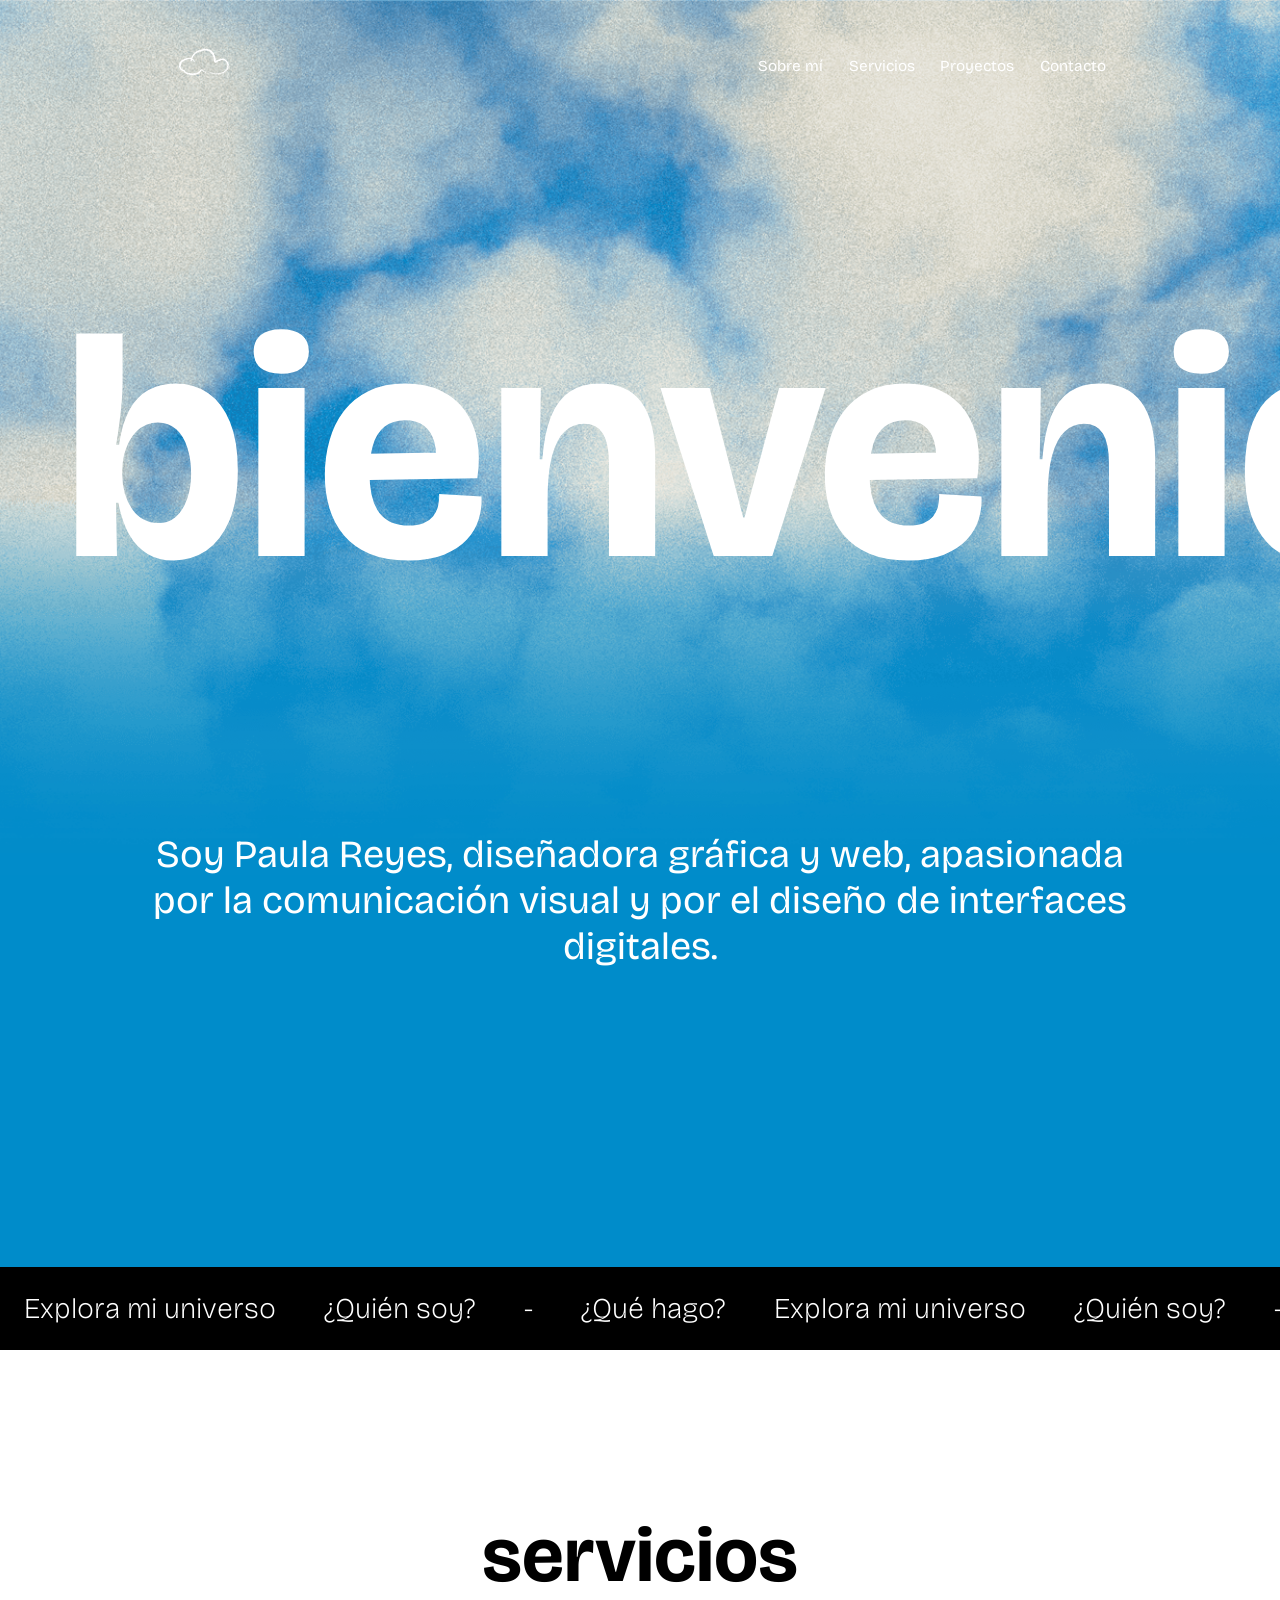
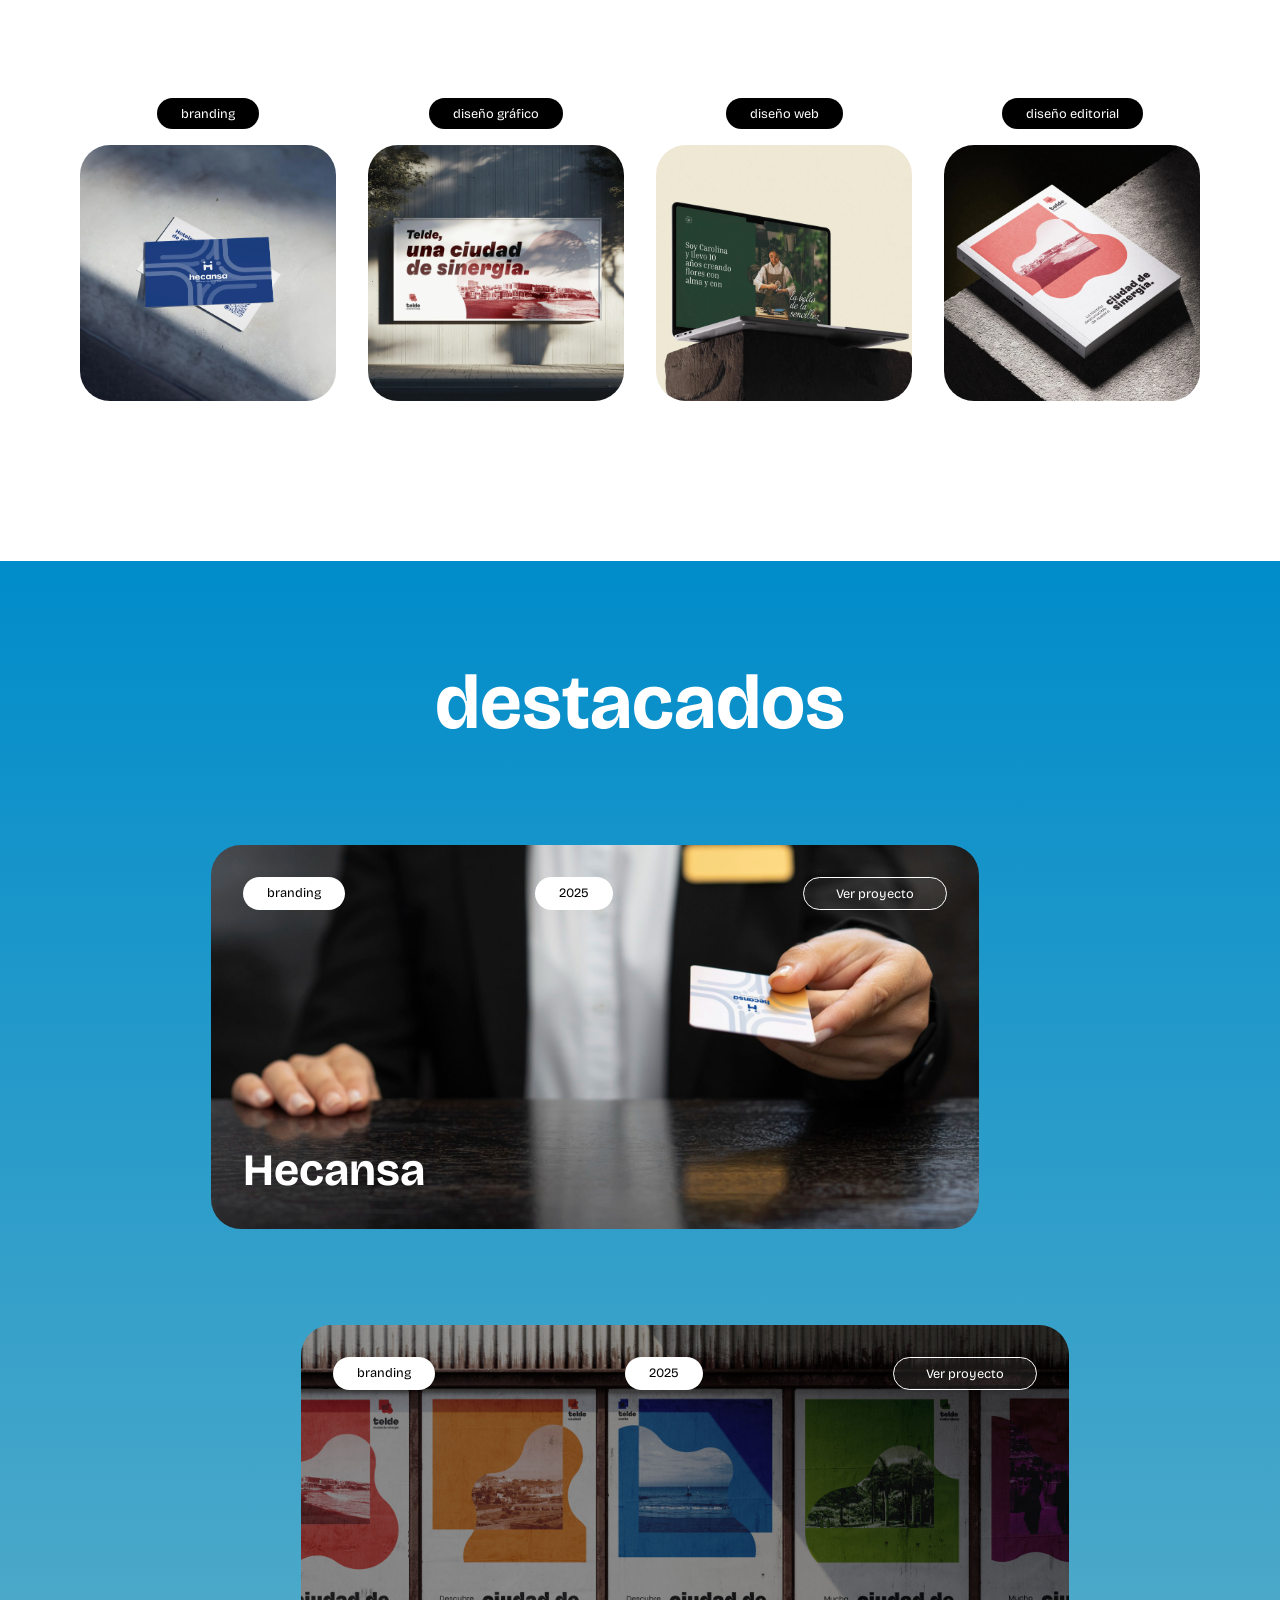
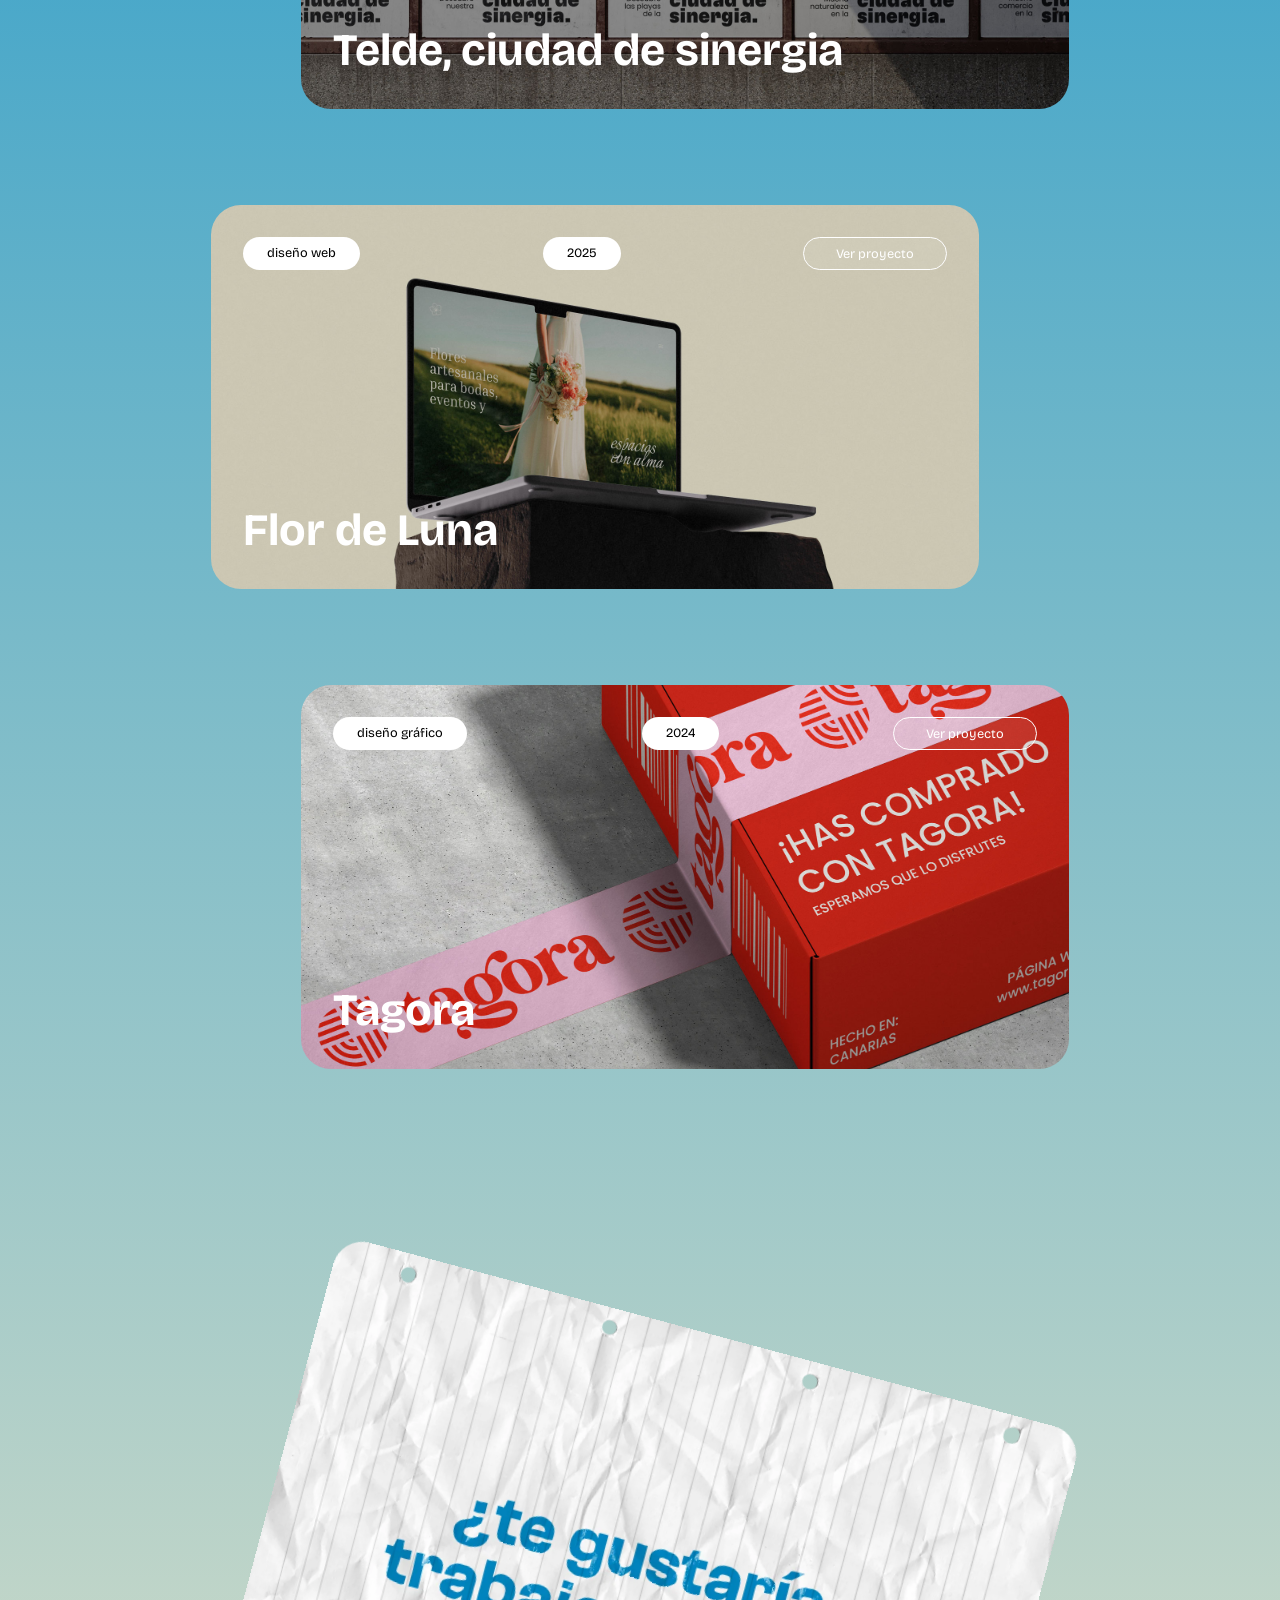
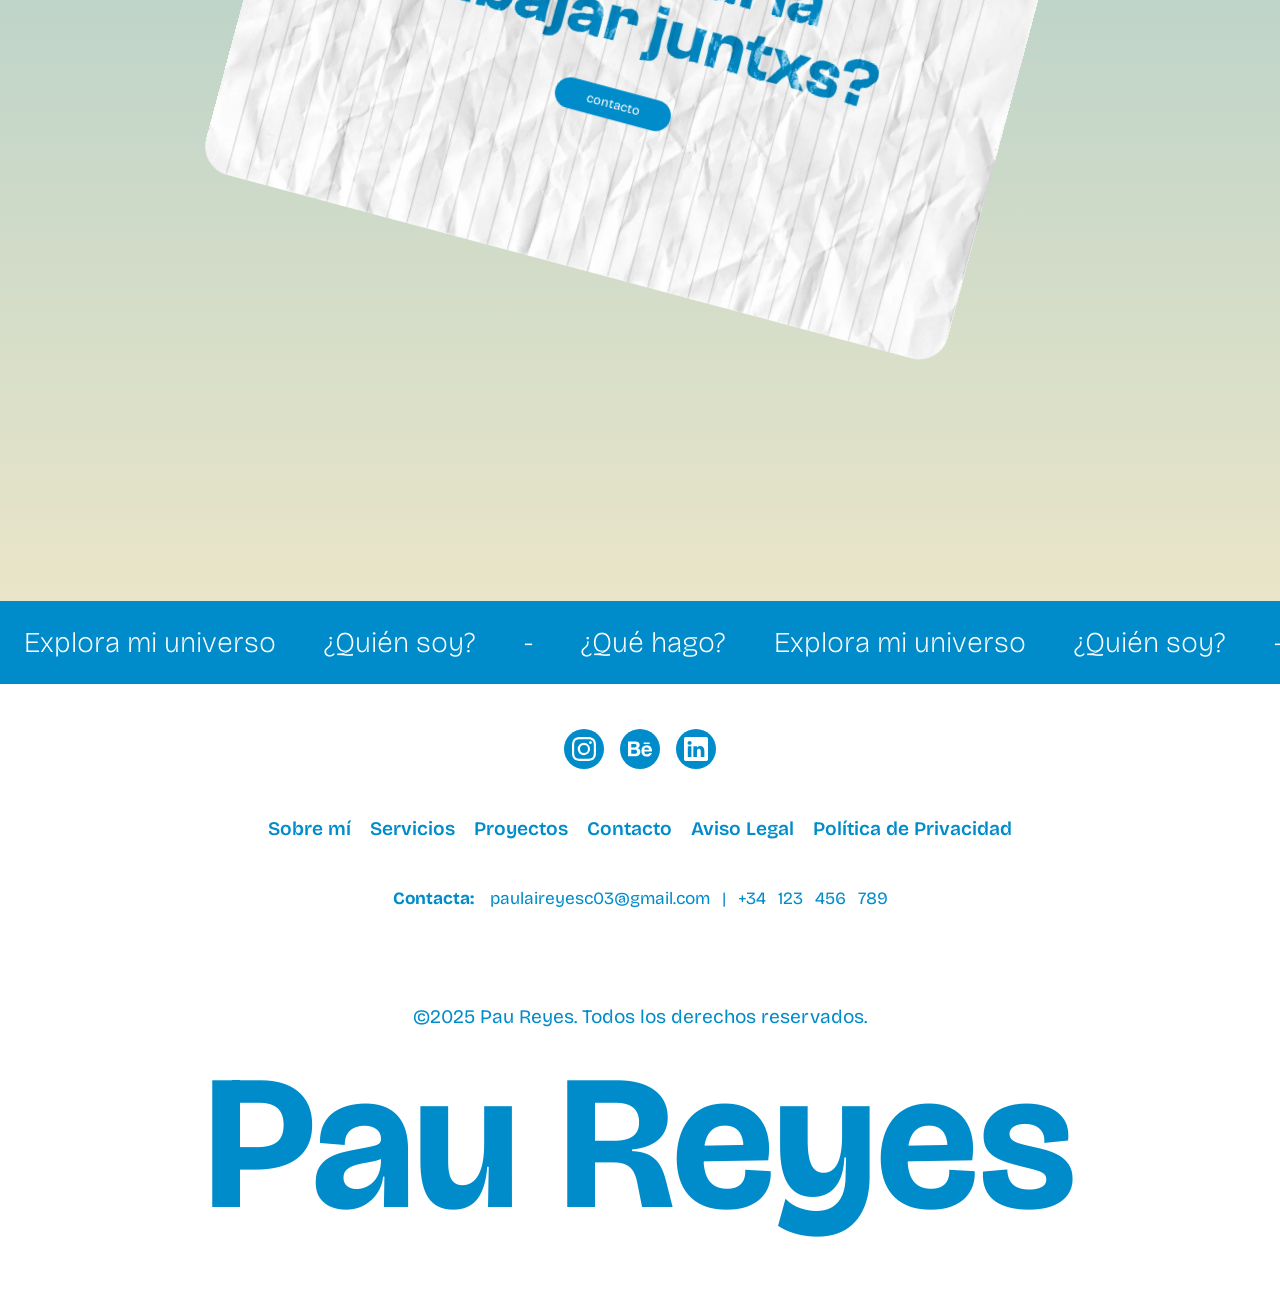
==== index.html @ dd93cc5c "revisiones" ====
<!DOCTYPE html>
<html lang="es">

<!-- 
Descripción: Este archivo HTML contiene la página principal de la web.

Estructura general:
- Menú para ordenador
- Menú para móvil
- Banner inicial
- Sección sobre mí
- Animación de texto
- Sección de servicios
- Sección de proyectos
- Sección de contacto
- Footer
-->

<head>
    <meta charset='utf-8'>
    <meta http-equiv='X-UA-Compatible' content='IE=edge'>
    <title>Pau Reyes</title>
    <meta name='viewport' content='width=device-width, initial-scale=1'>
    <link rel="icon" type="image/png" href="assets/favicon.svg">
    <link rel='stylesheet' type='text/css' href='css/main.css'>
    <script src='js/main.js' defer></script>

    <!-- Tipografia link -->
    <link rel="preconnect" href="https://fonts.googleapis.com">
    <link rel="preconnect" href="https://fonts.gstatic.com" crossorigin>
    <link href="https://fonts.googleapis.com/css2?family=Bricolage+Grotesque:opsz,wght@12..96,200..800&display=swap"
        rel="stylesheet">

    <!-- Primary Meta Tags -->
    <meta name="title" content="Pau Reyes - Portfolio Creativo">
    <meta name="description"
        content="Diseñadora gráfica y web, apasionada por el mundo de la comunicación y la creación visual, he creado este portfolio para mostrar mi trabajo y experiencia. ¡Explóralo y trabajmxs juntxs!">

    <!-- Open Graph / Facebook -->
    <meta property="og:type" content="website">
    <meta property="og:url" content="https://paureyes.com/">
    <meta property="og:title" content="Pau Reyes - Portfolio Creativo">
    <meta property="og:description"
        content="Diseñadora gráfica y web, apasionada por el mundo de la comunicación y la creación visual, he creado este portfolio para mostrar mi trabajo y experiencia. ¡Explóralo y trabajmxs juntxs!">
    <meta property="og:image" content="./assets/about.jpg">

    <!-- X (Twitter) -->
    <meta property="twitter:card" content="summary_large_image">
    <meta property="twitter:url" content="https://paureyes.com/">
    <meta property="twitter:title" content="Pau Reyes - Portfolio Creativo">
    <meta property="twitter:description"
        content="Diseñadora gráfica y web, apasionada por el mundo de la comunicación y la creación visual, he creado este portfolio para mostrar mi trabajo y experiencia. ¡Explóralo y trabajmxs juntxs!">
    <meta property="twitter:image" content="./assets/about.jpg">

</head>

<body>
    <!-- Header - Menú Desktop + Menú Mobile
         Descripción: 
         - Menú para mostrar en pantallas de escritorio. 
         - Menú para mostrar en pantallas móviles. 
    -->
    <header class="header">
        <!-- Menú para pantallas de escritorio -->
        <a href="index.html" title="Enlace a la página de inicio" aria-label="Enlace a la página de inicio">
            <img class="header__logo" src="./assets/favicon-blanco.svg" alt="Nube blanca">
        </a>

        <nav class="header__nav">
            <ul class="header__menu">
                <li><a href="about.html" title="Enlace a la página sobre mí"
                        aria-label="Enlace a la página sobre mí">Sobre mí</a></li>
                <li><a href="services.html" title="Enlace a la página de servicios"
                        aria-label="Enlace a la página de servicios">Servicios</a></li>
                <li><a href="projects.html" title="Enlace a la página de proyectos"
                        aria-label="Enlace a la página de proyectos">Proyectos</a></li>
                <li><a href="contact.html" title="Enlace a la página de contacto"
                        aria-label="Enlace a la página de contacto">Contacto</a></li>
            </ul>
        </nav>
        <!-- Menú para pantallas móviles -->
        <nav class="header__nav header__nav--mobile">
            <ul class="header__menu header__menu--mobile">
                <li class="header__menu-icon">
                    <svg xmlns="http://www.w3.org/2000/svg" viewBox="0 0 16 16">
                        <path fill-rule="evenodd"
                            d="M2.5 12a.5.5 0 0 1 .5-.5h10a.5.5 0 0 1 0 1H3a.5.5 0 0 1-.5-.5m0-4a.5.5 0 0 1 .5-.5h10a.5.5 0 0 1 0 1H3a.5.5 0 0 1-.5-.5m0-4a.5.5 0 0 1 .5-.5h10a.5.5 0 0 1 0 1H3a.5.5 0 0 1-.5-.5" />
                    </svg>
                    <ul>
                        <li class="menu-icon__item"><a href="about.html" title="Enlace a la página sobre mí"
                                aria-label="Enlace a la página sobre mí">Sobre mí</a></li>
                        <li class="menu-icon__item"><a href="services.html" title="Enlace a la página de servicios"
                                aria-label="Enlace a la página de servicios">Servicios</a></li>
                        <li class="menu-icon__item"><a href="projects.html" title="Enlace a la página de proyectos"
                                aria-label="Enlace a la página de proyectos">Proyectos</a></li>
                        <li class="menu-icon__item"><a href="contact.html" title="Enlace a la página de contacto"
                                aria-label="Enlace a la página de contacto">Contacto</a></li>
                    </ul>
                </li>
            </ul>
        </nav>
    </header>
    <!-- Fin del header -->

    <main>

        <!-- Banner inicial
         Descripción: Banner de bienvenida con un título llamativo.
         - Título de sección con efecto de scroll.
    -->
        <section class="banner">
            <!-- Título de la sección - Efecto scroll -->
            <h1 class="banner__h1">bienvenidx</h1>
        </section>
        <!-- Fin de la sección -->



        <!-- Sección sobre mí
         Descripción: Breve descripción personal de la dueña de la web.
         Estructura:
         - Texto descriptivo.
         - Animación de texto: traslación horizontal hacia la izquierda.
    -->
        <div class="about">
            <!-- Texto "sobre mí" -->
            <p class="about__p">
                Soy Paula Reyes, diseñadora gráfica y web, apasionada por la comunicación visual y por el diseño de
                interfaces digitales.
            </p>

            <div class="movement">
                <!-- Animación de texto -->
                <div class="movement__container">
                    <span class="movement__span">Explora mi universo</span>
                    <span class="movement__span">¿Quién soy?</span>
                    <span class="movement__span">-</span>
                    <span class="movement__span">¿Qué hago?</span>
                    <span class="movement__span">Explora mi universo</span>
                    <span class="movement__span">¿Quién soy?</span>
                    <span class="movement__span">-</span>
                    <span class="movement__span">¿Qué hago?</span>
                    <span class="movement__span">Explora mi universo</span>
                    <span class="movement__span">¿Quién soy?</span>
                    <span class="movement__span">-</span>
                    <span class="movement__span">¿Qué hago?</span>
                    <span class="movement__span">Explora mi universo</span>
                    <span class="movement__span">¿Quién soy?</span>
                    <span class="movement__span">-</span>
                    <span class="movement__span">¿Qué hago?</span>
                    <span class="movement__span">Explora mi universo</span>
                    <span class="movement__span">¿Quién soy?</span>
                    <span class="movement__span">-</span>
                    <span class="movement__span">¿Qué hago?</span>
                    <span class="movement__span">Explora mi universo</span>
                    <span class="movement__span">¿Quién soy?</span>
                    <span class="movement__span">-</span>
                    <span class="movement__span">¿Qué hago?</span>
                    <span class="movement__span">Explora mi universo</span>
                    <span class="movement__span">¿Quién soy?</span>
                    <span class="movement__span">-</span>
                    <span class="movement__span">¿Qué hago?</span>
                    <span class="movement__span">Explora mi universo</span>
                    <span class="movement__span">¿Quién soy?</span>
                    <span class="movement__span">-</span>
                    <span class="movement__span">¿Qué hago?</span>
                    <span class="movement__span">Explora mi universo</span>
                    <span class="movement__span">¿Quién soy?</span>
                    <span class="movement__span">-</span>
                    <span class="movement__span">¿Qué hago?</span>
                    <span class="movement__span">Explora mi universo</span>
                </div>
                <!-- Fin de la animación -->
            </div>
        </div>
        <!-- Fin de la sección -->




        <!-- Sección de servicios
         Descripción: Breve presentación de los servicios que ofrece la dueña de la web.
         Estructura:
            - Título de sección.
            - Cards de servicios con imagen representativa y categoría.
    -->
        <section class="services">
            <h2 class="services__h2">servicios</h2>

            <div class="services__card">
                <!-- Card de servicio 1 -->
                <div class="card">
                    <span class="card__category">branding</span>
                    <picture class="card__img">
                        <source srcset="./assets/branding-index.webp" type="image/webp">
                        <img src="./assets/branding-index.jpg"
                            alt="Imagen de tarjetas de presentación para el proyecto Hecansa" loading="lazy">
                    </picture>
                </div>
                <!-- Card de servicio 2 -->
                <div class="card">
                    <span class="card__category">diseño gráfico</span>
                    <picture class="card__img">
                        <source srcset="./assets/diseno-grafico-index.webp" type="image/webp">
                        <img src="./assets/diseno-grafico-index.jpg"
                            alt="Imagen de un banner para el proyecto Telde ciudad de sinergia" loading="lazy">
                    </picture>
                </div>
                <!-- Card de servicio 3 -->
                <div class="card">
                    <span class="card__category">diseño web</span>
                    <picture class="card__img">
                        <source srcset="./assets/diseno-web-index.webp" type="image/webp">
                        <img src="./assets/diseno-web-index.jpg" alt="Imagen de la web del proyecto Flor de Luna"
                            loading="lazy">
                    </picture>
                </div>
                <!-- Card de servicio 4 -->
                <div class="card">
                    <span class="card__category">diseño editorial</span>
                    <picture class="card__img">
                        <source srcset="./assets/diseno-editorial-index.webp" type="image/webp">
                        <img src="./assets/diseno-editorial-index.jpg"
                            alt="Imagen de un libro diseñado para el proyecto Telde ciudad de sinergia" loading="lazy">
                    </picture>
                </div>
            </div>
        </section>
        <!-- Fin de la sección -->



        <!-- Sección de proyectos + Sección de contacto
         Descripción: Breve presentación de los proyectos destacados y call to action para invitar a los visitantes a ponerse en contacto con la dueña de la web.
         Estructura:
            - Sección de proyectos:
                - Título de sección.
                - Proyectos destacados (en cada proyecto)
                    - Categoría del proyecto.
                    - Año de realización.
                    - Enlace a la página del proyecto.
    
            - Sección de contacto:
                - Imagen de papel para el efecto libreta.
                - Botón de contacto que enlaza a la página de contacto.
    -->
        <section class="projects">
            <h2 class="projects__h2">destacados</h2>

            <!-- Vista previa de los proyectos -->
            <div class="projects__preview">
                <!-- Proyecto 1 -->
                <article class="preview">
                    <div class="preview__data">
                        <span class="preview__category">branding</span>
                        <span class="preview__year">2025</span>
                        <a class="preview__btn btn" href="hecansa.html" title="Enlace a la página del proyecto Hecansa"
                            aria-label="Enlace a la página del proyecto Hecansa">Ver proyecto</a>
                    </div>
                    <div class="preview__img">
                        <h2 class="preview__h2">Hecansa</h2>
                    </div>
                </article>
                <!-- Proyecto 2 -->
                <article class="preview">
                    <div class="preview__data">
                        <span class="preview__category">branding</span>
                        <span class="preview__year">2025</span>
                        <a class="preview__btn btn" href="telde.html"
                            title="Enlace a la página del proyecto Telde, ciudad de sinergia"
                            aria-label="Enlace a la página del proyecto Telde, ciudad de sinergia">Ver proyecto</a>
                    </div>
                    <div class="preview__img">
                        <h2 class="preview__h2">Telde, ciudad de sinergia</h2>
                    </div>
                </article>
                <!-- Proyecto 3 -->
                <article class="preview">
                    <div class="preview__data">
                        <span class="preview__category">diseño web</span>
                        <span class="preview__year">2025</span>
                        <a class="preview__btn btn" href="flor.html"
                            title="Enlace a la página del proyecto Flor de Luna"
                            aria-label="Enlace a la página del proyecto Flor de Luna">Ver proyecto</a>
                    </div>
                    <div class="preview__img">
                        <h2 class="preview__h2">Flor de Luna</h2>
                    </div>
                </article>
                <!-- Proyecto 4 -->
                <article class="preview">
                    <div class="preview__data">
                        <span class="preview__category">diseño gráfico</span>
                        <span class="preview__year">2024</span>
                        <a class="preview__btn btn" href="tagora.html" title="Enlace a la página del proyecto Tagora"
                            aria-label="Enlace a la página del proyecto Tagora">Ver proyecto</a>
                    </div>
                    <div class="preview__img">
                        <h2 class="preview__h2">Tagora</h2>
                    </div>
                </article>

            </div>
            <!-- Fin de la sección de previews de proyectos -->


            <!-- Sección de contacto -->
            <div class="paper__wrapper">
                <div class="paper">
                    <picture class="paper__picture">
                        <source srcset="./assets/papel.webp" type="image/webp">
                        <img src="./assets/papel.png" alt="Imagen una hoja de papel de libreta de rayas" loading="lazy">
                    </picture>
                    <a class="paper__btn btn" href="contact.html" title="Enlace a la página de contacto"
                        aria-label="Enlace a la página de contacto">contacto</a>
                </div>
            </div>
            <!-- Fin de la sección de contacto -->

        </section>
        <!-- Fin de la sección de proyectos -->

    </main>

    <!-- Footer
         Descripción: Información de contacto y derechos de autor.
         Estructura:
            - Animación de texto: traslación horizontal hacia la izquierda (inversa a la utilizada en los banner)
            - Información de contacto
                - Redes sociales
                - Menú
                - Email y teléfono
            - Título del footer
                - Copyright y año
                - Nombre de la dueña de la web
    -->
    <footer class="footer">
        <div class="movement--blue">
            <!-- Animación de texto -->
            <div class="movement__container">
                <span class="movement__span">Explora mi universo</span>
                <span class="movement__span">¿Quién soy?</span>
                <span class="movement__span">-</span>
                <span class="movement__span">¿Qué hago?</span>
                <span class="movement__span">Explora mi universo</span>
                <span class="movement__span">¿Quién soy?</span>
                <span class="movement__span">-</span>
                <span class="movement__span">¿Qué hago?</span>
                <span class="movement__span">Explora mi universo</span>
                <span class="movement__span">¿Quién soy?</span>
                <span class="movement__span">-</span>
                <span class="movement__span">¿Qué hago?</span>
                <span class="movement__span">Explora mi universo</span>
                <span class="movement__span">¿Quién soy?</span>
                <span class="movement__span">-</span>
                <span class="movement__span">¿Qué hago?</span>
                <span class="movement__span">Explora mi universo</span>
                <span class="movement__span">¿Quién soy?</span>
                <span class="movement__span">-</span>
                <span class="movement__span">¿Qué hago?</span>
                <span class="movement__span">Explora mi universo</span>
                <span class="movement__span">¿Quién soy?</span>
                <span class="movement__span">-</span>
                <span class="movement__span">¿Qué hago?</span>
                <span class="movement__span">Explora mi universo</span>
                <span class="movement__span">¿Quién soy?</span>
                <span class="movement__span">-</span>
                <span class="movement__span">¿Qué hago?</span>
                <span class="movement__span">Explora mi universo</span>
                <span class="movement__span">¿Quién soy?</span>
                <span class="movement__span">-</span>
                <span class="movement__span">¿Qué hago?</span>
                <span class="movement__span">Explora mi universo</span>
                <span class="movement__span">¿Quién soy?</span>
                <span class="movement__span">-</span>
                <span class="movement__span">¿Qué hago?</span>
                <span class="movement__span">Explora mi universo</span>
            </div>
            <!-- Fin de la animación -->
        </div>

        <div class="footer__info">
            <!-- Redes sociales -->
            <div class="footer__socials">
                <div class="social">
                    <a href="https://www.instagram.com/reyestypo/?hl=en" target="_blank" rel="noopener noreferrer"
                        aria-label="Enlace al perfil de Instagram de la dueña de la web"
                        title="Enlace al perfil de Instagram de la dueña de la web">
                        <svg xmlns="http://www.w3.org/2000/svg" viewBox="0 0 16 16">
                            <path
                                d="M8 0C5.829 0 5.556.01 4.703.048 3.85.088 3.269.222 2.76.42a3.9 3.9 0 0 0-1.417.923A3.9 3.9 0 0 0 .42 2.76C.222 3.268.087 3.85.048 4.7.01 5.555 0 5.827 0 8.001c0 2.172.01 2.444.048 3.297.04.852.174 1.433.372 1.942.205.526.478.972.923 1.417.444.445.89.719 1.416.923.51.198 1.09.333 1.942.372C5.555 15.99 5.827 16 8 16s2.444-.01 3.298-.048c.851-.04 1.434-.174 1.943-.372a3.9 3.9 0 0 0 1.416-.923c.445-.445.718-.891.923-1.417.197-.509.332-1.09.372-1.942C15.99 10.445 16 10.173 16 8s-.01-2.445-.048-3.299c-.04-.851-.175-1.433-.372-1.941a3.9 3.9 0 0 0-.923-1.417A3.9 3.9 0 0 0 13.24.42c-.51-.198-1.092-.333-1.943-.372C10.443.01 10.172 0 7.998 0zm-.717 1.442h.718c2.136 0 2.389.007 3.232.046.78.035 1.204.166 1.486.275.373.145.64.319.92.599s.453.546.598.92c.11.281.24.705.275 1.485.039.843.047 1.096.047 3.231s-.008 2.389-.047 3.232c-.035.78-.166 1.203-.275 1.485a2.5 2.5 0 0 1-.599.919c-.28.28-.546.453-.92.598-.28.11-.704.24-1.485.276-.843.038-1.096.047-3.232.047s-2.39-.009-3.233-.047c-.78-.036-1.203-.166-1.485-.276a2.5 2.5 0 0 1-.92-.598 2.5 2.5 0 0 1-.6-.92c-.109-.281-.24-.705-.275-1.485-.038-.843-.046-1.096-.046-3.233s.008-2.388.046-3.231c.036-.78.166-1.204.276-1.486.145-.373.319-.64.599-.92s.546-.453.92-.598c.282-.11.705-.24 1.485-.276.738-.034 1.024-.044 2.515-.045zm4.988 1.328a.96.96 0 1 0 0 1.92.96.96 0 0 0 0-1.92m-4.27 1.122a4.109 4.109 0 1 0 0 8.217 4.109 4.109 0 0 0 0-8.217m0 1.441a2.667 2.667 0 1 1 0 5.334 2.667 2.667 0 0 1 0-5.334" />
                        </svg>
                    </a>
                </div>
                <div class="social">
                    <a href="https://www.behance.net/paulareyes40" target="_blank" rel="noopener noreferrer"
                        aria-label="Enlace al perfil de Behance de la dueña de la web"
                        title="Enlace al perfil de Behance de la dueña de la web">
                        <svg xmlns="http://www.w3.org/2000/svg" viewBox="0 0 16 16">
                            <path
                                d="M4.654 3c.461 0 .887.035 1.278.14.39.07.711.216.996.391s.497.426.641.747c.14.32.216.711.216 1.137 0 .496-.106.922-.356 1.242-.215.32-.566.606-.997.817.606.176 1.067.496 1.348.922s.461.957.461 1.563c0 .496-.105.922-.285 1.278a2.3 2.3 0 0 1-.782.887c-.32.215-.711.39-1.137.496a5.3 5.3 0 0 1-1.278.176L0 12.803V3zm-.285 3.978c.39 0 .71-.105.957-.285.246-.18.355-.497.355-.887 0-.216-.035-.426-.105-.567a1 1 0 0 0-.32-.355 1.8 1.8 0 0 0-.461-.176c-.176-.035-.356-.035-.567-.035H2.17v2.31c0-.005 2.2-.005 2.2-.005zm.105 4.193c.215 0 .426-.035.606-.07.176-.035.356-.106.496-.216s.25-.215.356-.39c.07-.176.14-.391.14-.641 0-.496-.14-.852-.426-1.102-.285-.215-.676-.32-1.137-.32H2.17v2.734h2.305zm6.858-.035q.428.427 1.278.426c.39 0 .746-.106 1.032-.286q.426-.32.53-.64h1.74c-.286.851-.712 1.457-1.278 1.848-.566.355-1.243.566-2.06.566a4.1 4.1 0 0 1-1.527-.285 2.8 2.8 0 0 1-1.137-.782 2.85 2.85 0 0 1-.712-1.172c-.175-.461-.25-.957-.25-1.528 0-.531.07-1.032.25-1.493.18-.46.426-.852.747-1.207.32-.32.711-.606 1.137-.782a4 4 0 0 1 1.493-.285c.606 0 1.137.105 1.598.355.46.25.817.532 1.102.958.285.39.496.851.641 1.348.07.496.105.996.07 1.563h-5.15c0 .58.21 1.11.496 1.396m2.24-3.732c-.25-.25-.642-.391-1.103-.391-.32 0-.566.07-.781.176s-.356.25-.496.39a.96.96 0 0 0-.25.497c-.036.175-.07.32-.07.46h3.196c-.07-.526-.25-.882-.497-1.132zm-3.127-3.728h3.978v.957h-3.978z" />
                        </svg>
                    </a>
                </div>
                <div class="social">
                    <a href="https://www.linkedin.com/in/paula-reyes-064199341/" target="_blank"
                        rel="noopener noreferrer" aria-label="Enlace al perfil de Linkedin de la dueña de la web"
                        title="Enlace al perfil de Linkedin de la dueña de la web">
                        <svg xmlns="http://www.w3.org/2000/svg" viewBox="0 0 16 16">
                            <path
                                d="M0 1.146C0 .513.526 0 1.175 0h13.65C15.474 0 16 .513 16 1.146v13.708c0 .633-.526 1.146-1.175 1.146H1.175C.526 16 0 15.487 0 14.854zm4.943 12.248V6.169H2.542v7.225zm-1.2-8.212c.837 0 1.358-.554 1.358-1.248-.015-.709-.52-1.248-1.342-1.248S2.4 3.226 2.4 3.934c0 .694.521 1.248 1.327 1.248zm4.908 8.212V9.359c0-.216.016-.432.08-.586.173-.431.568-.878 1.232-.878.869 0 1.216.662 1.216 1.634v3.865h2.401V9.25c0-2.22-1.184-3.252-2.764-3.252-1.274 0-1.845.7-2.165 1.193v.025h-.016l.016-.025V6.169h-2.4c.03.678 0 7.225 0 7.225z" />
                        </svg>
                    </a>
                </div>
            </div>
            <!-- Fin de la redes sociales -->

            <!-- Menú del footer -->
            <div class="footer__nav">
                <ul class="footer__menu">
                    <li><a href="about.html" title="Enlace a la página sobre mí"
                            aria-label="Enlace a la página sobre mí">Sobre mí</a></li>
                    <li><a href="services.html" title="Enlace a la página de servicios"
                            aria-label="Enlace a la página de servicios">Servicios</a></li>
                    <li><a href="projects.html" title="Enlace a la página de proyectos"
                            aria-label="Enlace a la página de proyectos">Proyectos</a></li>
                    <li><a href="contact.html" title="Enlace a la página de contacto"
                            aria-label="Enlace a la página de contacto">Contacto</a></li>
                    <li><a href="about.html" title="Enlace a la página de aviso Legal"
                            aria-label="Enlace a la página de aviso legal">Aviso Legal</a></li>
                    <li><a href="about.html" title="Enlace a la página de política de privacidad"
                            aria-label="Enlace a la página de política de privacidad">Política de Privacidad</a></li>
                </ul>
            </div>
            <!-- Fin del menú del footer -->

            <!-- Contacto -->
            <span class="footer__contact"><strong>Contacta:</strong> paulaireyesc03@gmail.com | +34 123 456 789</span>
            <!-- Fin del contacto -->
        </div>

        <div class="footer__title">
            <!-- Copyright y título -->
            <span class="footer__span">©2025 Pau Reyes. Todos los derechos reservados.</span>
            <h2 class="footer__h2">Pau Reyes</h2>
        </div>
        <!-- Fin del copyright y título -->

    </footer>

</body>

</html>
---- css/main.css ----
* {
    margin: 0;
    padding: 0;
    border: 0;
    box-sizing: border-box;
}

/* Variables - Custom Properties */
:root {
    /* Fuente principal */
    --main-font-family: 'Bricolage Grotesque', sans-serif;
    /* Branding - Colores */
    --primary-color: #008CCA;
    --secondary-color: #000000;
    --complementary-color: #EAE5C8;
    --white-color: #FFFFFF;
    --grey-color: #F5F5F5;
    --dark-blue: #016995;
    /* Bordes */
    --border-radius-btn: 100px;
    --border-radius-elementos: 30px;
    /* Textos */
    --text-heading-size: clamp(3em, 6vw, 8em);
    --text-subtitle-size: clamp(1.5em, 3vw, 4em);
    --text-main-size: clamp(1em, 1.5vw, 2.5em);
    --btn-main-size: clamp(0.6em, 1vw, 2em);
}

/* Estilos GENERALES para botones */
.btn {
    background-color: var(--primary-color);
    color: var(--white-color);
    font-size: var(--btn-main-size);
    padding: 0.5rem 2rem;
    border-radius: var(--border-radius-btn);
    text-decoration: none;
    transition: background-color 0.3s ease;
}

.btn:hover,
.btn:active {
    /* Estilos para cuando se pasa el ratón por encima o se hace clic en un botón */
    background-color: var(--dark-blue);
}

@media (max-width: 760px) {
    .btn {
        /* Reducción de padding y aumento de tamaño en pantallas pequeñas */
        /* padding: 0.5rem 1.5rem; */
        font-size: 0.8em;
    }
}

@media (min-width: 2400px) {
    .btn {
        /* Aumento de padding en pantallas grandes */
        padding: 1.3rem 3.5rem;
    }
}

body {
    font-family: var(--main-font-family);
    font-size: var(--text-main-size);
}

/* --------------------------------------------------------------------------------- */
/*  main.css
    Estructura:
        - index.html
            - Header
            - Banner inicial
            - Sección sobre mí
                - Animación de texto
            - Sección de servicios (comparte estilos con la sección de proyectos)
            - Sección de proyectos
            - Sección de contacto
            - Footer

        - about.html
            - Banner inicial
            - Sección de estudios
            - Sección de experiencia laboral
            - CTA para contactar y/o ver proyectos
*/
/* --------------------------------------------------------------------------------- */

/* INICIO DE ESTILOS PARA INDEX.HTML */
/* ---- Header - Menú desktop ----
        Descripción: Estilos para el header de escritorio
*/
.header {
    width: 100%;
    /* background-color: #008dca16; */
    /* backdrop-filter: blur(2px); */
    display: flex;
    justify-content: space-around;
    align-items: center;
    padding: 2rem;

    position: absolute;
    top: 0;
    left: 0;

    z-index: 3;

    transition: background-color 0.3s ease, backdrop-filter 0.3s ease;
}

.header__logo {
    width: 20%;
}

.header__menu {
    display: flex;
    gap: clamp(1.5rem, 2vw, 3rem);
    list-style-type: none;
}

.header__menu li {
    transition: transform 0.3s ease;
}

.header__menu li a {
    text-decoration: none;
    color: var(--white-color);
    font-size: 0.8em;
}

.header__menu li:hover {
    transform: scale(0.95);
}

/* ---- Header - Menú mobile ----
        Descripción: Estilos para el header de pantallas pequeñas
*/
.header__nav--mobile {
    display: none;
    list-style: none;
}

@media (max-width: 768px) {

    /* Activación del menú mobile */
    .header__nav {
        display: none;
    }

    .header--mobile {
        background-color: var(--primary-color);
    }

    .header__nav--mobile {
        display: flex;
    }

    .header__menu--mobile {
        list-style: none;
    }

    .header__menu-icon svg {
        width: 40px;
        fill: var(--white-color);
        cursor: pointer;
        transition: scale 0.3s ease;
    }

    .header__menu-icon svg:hover {
        transform: scale(0.95);
    }

    .header__menu--mobile ul {
        position: absolute;
        top: 100%;
        left: 0;
        width: 100%;

        background-color: #ffffff35;
        backdrop-filter: blur(10px);
        list-style: none;
        padding: 1rem 2rem;

        opacity: 0;
        visibility: hidden;
        pointer-events: none;

        transition: opacity 0.3s ease, visibility 0.3s ease;
    }


    .menu-icon__item {
        padding: 1rem;
        transition: transform 0.3s ease;
    }

    .menu-icon__item a {
        color: var(--secondary-color);
        text-decoration: none;
    }

    .header__menu--mobile li:hover {
        /* Anula el escalado del los items del menú de escritorio */
        transform: none;
    }

    .menu-icon__item a:hover {
        transform: translateX(2%);
        color: var(--white-color);
    }

    .header__menu--active ul {
        opacity: 1;
        visibility: visible;
        pointer-events: auto;
    }
}

@media (min-width: 1500px) {
    .header {
        /* Aumento de padding superior e inferior en pantallas grandes */
        padding: 4rem 2rem;
    }

    .header__logo {
        /* Aumento del tamaño del logo en pantallas grandes */
        width: 25%;
    }
}

/* ---- Banner inicial ----
        Descripción: Estilos para el banner de bienvenida
        Estructura:
            - banner
            - banner__h1
*/
.banner {
    width: 100%;
    min-height: 100vh;
    /* Revisar peso de la imagen */
    background-image: url('../assets/portada.png');
    background-size: cover;
    background-position: center;
    display: flex;
    justify-content: start;
    align-items: center;

    overflow: hidden;
}

.banner__h1 {
    padding: 0 0 0 5%;
    color: var(--white-color);
    font-size: clamp(10em, 25vw, 25em);
    text-align: center;
}

@media (min-width: 1720px) {
    .banner__h1 {
        font-size: clamp(15em, 35vw, 50em);
    }
}

/* ---- Sección sobre mí ----
        Descripción: Estilos para el texto de presentación y para el texto animado
        Estructura:
            - about
            - about__p (comparte estilos con el texto del banner inicial de about.html)
            - movement (animación de texto)
                - movement--blue (animación de texto - fondo azul)
                - movement--up (animación de texto - mueve la animación a la parte superior del contenedor)
                - movement__container (contenedor de los spans animados)
                - movement__span (spans individuales para animar)
            - animación de texto: scrollText
*/
.about {
    width: 100%;
    min-height: 100vh;
    background-color: var(--primary-color);
    display: flex;
    flex-direction: column;
    justify-content: center;
    align-items: center;
    margin: -50vh 0 0;
    z-index: -1;
    position: relative;
}

.about__p,
.banner__p

/* Comparte estilos con about.html (banner de inicio) */
    {
    width: clamp(80%, 60vw, 50%);
    font-size: var(--text-subtitle-size);
    color: var(--white-color);
    text-align: center;
}

/* Animación de texto - Dentro de la sección sobre mí */
.movement {
    width: 100%;
    background-color: var(--secondary-color);
    padding: 1.5rem;

    position: absolute;
    bottom: 0;
    overflow: hidden;
}

.movement--blue {
    width: 100%;
    background-color: var(--primary-color);
    padding: 1.5rem;

    position: absolute;
    top: 0;
    overflow: hidden;
}

.movement--up {
    width: 100%;
    background-color: var(--secondary-color);
    padding: 1.5rem;

    position: absolute;
    top: 0;
    overflow: hidden;
}

.movement--up .movement__container {
    animation-name: scrollText--around;
}

.movement__container {
    display: flex;
    gap: 3rem;

    animation: scrollText 20s linear infinite;
}

.movement__span {
    white-space: nowrap;
    color: var(--white-color);
    font-size: 1.5em;
    font-weight: 200;
}

@keyframes scrollText {
    0% {
        transform: translateX(0%);
    }

    100% {
        transform: translateX(-50%);
    }
}

@keyframes scrollText--around {
    0% {
        transform: translateX(-50%);
    }

    100% {
        transform: translateX(0);
    }
}

/* ---- Sección de servicios ----
        Descripción: Estilos para la sección de servicios, que comparte estilos con la sección de proyectos.
        Estructura:
            - services
            - services__h2 (comparte estilos con projects__h2)
            - services__card (contenedor de los diferentes servicios)
            - card (estilos generales para cada servicio)
            - card__category (estilos para la categoría de cada servicio)
            - card__img (estilos para la imagen de cada servicio)
*/
.services {
    width: 100%;
    padding: 10rem 2rem;

    display: flex;
    flex-direction: column;
    justify-content: center;
    align-items: center;
    gap: 2rem;
}

.services__h2,
.projects__h2,
/* Comparte estilos con la sección de proyectos */
.experience__h2 {
    /* Comparte estilos con la sección de experiencias de about.html */
    font-size: var(--text-heading-size);
    color: var(--secondary-color);
    text-align: center;
}

.services__card {
    display: flex;
    gap: 2rem;
    justify-content: center;
    align-items: center;
    margin-top: 4rem;
    flex-wrap: wrap;
}

.card {
    display: flex;
    flex-direction: column;
    gap: 1rem;
    justify-content: center;
    align-items: center;
}

.card__category,
.preview__category,
/* Comparte estilos con los datos de los proyectos destacados */
.preview__year {
    background-color: var(--secondary-color);
    color: var(--white-color);
    font-size: var(--btn-main-size);
    padding: 0.5rem 1.5rem;
    border-radius: var(--border-radius-btn);
}

.card__img {
    width: clamp(200px, 20vw, 600px);
    height: clamp(200px, 20vw, 600px);
}

.card__img img {
    width: 100%;
    height: 100%;
    object-fit: cover;
    border-radius: var(--border-radius-elementos);
}

@media (max-width: 760px) {

    .card__category,
    .preview__category,
    .preview__year {
        /* Aumento del tamaño de fuente en pantallas pequeñas - Equivale al aumento de fuente en botones */
        font-size: 0.8em;
    }
}

/* ---- Sección de proyectos ----
        Descripción: Estilos para la sección de proyectos destacados.
        Estructura:
            - projects
            - projects__h2
            - projects__preview (contenedor de los proyectos destacados)
            - preview (estilos generales para cada proyecto)
            - preview__data (contenedor de los datos de cada proyecto)
            - preview__h2 (estilos para el título de cada proyecto)
            - preview__btn (estilos para el botón de ver cada proyecto)
            - preview--disabled (estilo para javascript para proyectos que quedan detrás de otros)
            - preview--opacity (estilo inicial para javascript -al hacer scroll aparecen los proyectos-)
*/
.projects {
    background: linear-gradient(to bottom, var(--primary-color), var(--complementary-color));

    width: 100%;
    min-height: 100vh;
    padding: 6rem 2rem;

    display: flex;
    flex-direction: column;
    justify-content: center;
    align-items: center;
    gap: 2rem;
}

.projects__h2 {
    position: sticky;
    top: 10vh;
    color: var(--white-color);
    margin: 0 0 4rem;
    transition: opacity 0.2s ease-in-out;
}

.projects__preview {
    display: flex;
    flex-direction: column;
    gap: 6rem;
}

.preview {
    width: clamp(300px, 60vw, 1000px);
    min-height: clamp(300px, 30vw, 600px);
    /* background-color: var(--grey-color); */
    background-image: url(../assets/imagen-de-prueba.jpg);
    background-size: cover;
    background-position: center;
    background-repeat: no-repeat;
    border-radius: var(--border-radius-elementos);
    padding: 2rem;

    display: flex;
    flex-direction: column;
    justify-content: space-between;

    position: sticky;
    top: 30vh;

    opacity: 1;
    visibility: visible;
    pointer-events: auto;

    color: var(--white-color);

    transition: transform 0.3s ease, filter 0.3s ease;
}

.preview:nth-child(odd) {
    /* Cambio de margen para proyectos impares (hacia la izquierda) */
    margin: 0 0 0 -10vh;
}

.preview:nth-child(even) {
    /* Cambio de margen para proyectos pares (hacia la derecha) */
    margin: 0 -10vh 0 0;
}

.preview:nth-child(1) {
    /* Cambio en el punto de sticky para que no se solapen completamente entre sí */
    background-image: url(../assets/hecansa-index.jpg);
}

.preview:nth-child(2) {
    /* Cambio en el punto de sticky para que no se solapen completamente entre sí */
    top: 25vh;
    background-image: url(../assets/telde-index.jpg);
}

.preview:nth-child(3) {
    top: 30vh;
    background-image: url(../assets/flor-index.jpg);
}

.preview:nth-child(4) {
    top: 45vh;
    background-image: url(../assets/tagora/caja-envio.jpg);
}

.preview__data {
    display: flex;
    gap: 1rem;
    justify-content: space-between;
}

.preview__category,
.preview__year {
    background-color: var(--white-color);
    color: var(--secondary-color);
}

.preview__h2 {
    font-size: clamp(2em, 3.5vw, 4em);
}

.preview__btn {
    background-color: #ffffff15;
    color: var(--white-color);
    border: 1px solid var(--white-color);
}

.preview__btn:hover {
    background-color: var(--white-color);
    color: var(--secondary-color);
    border: 1px solid var(--white-color);
}

.preview--disabled {
    transform: scale(0.95);
    filter: blur(2px) brightness(0.9);
}

.preview--opacity {
    opacity: 0;
    visibility: hidden;
    pointer-events: none;
}

@media (max-width: 485px) {
    .preview:nth-child(odd) {
        margin: 0;
    }

    .preview:nth-child(even) {
        margin: 0;
    }
}

@media (max-width: 760px) {
    .preview__data {
        flex-direction: column;
        align-items: flex-start;
        gap: 0.4rem;
    }
}

@media (min-width: 2400px) {
    .projects__preview {
        /* Aumento de espacio entre proyectos en pantallas grandes */
        gap: 12rem;
    }

    .projects__h2 {
        /* Aumento del punto de anclaje del título de la sección */
        top: 12vh;
    }

    .preview {
        /* Aumento de tamaño en pantallas grandes */
        width: clamp(500px, 60vw, 1500px);
        min-height: clamp(600px, 30vw, 900px);
        padding: 4rem;
    }

    .preview__year,
    .preview__category {
        padding: 1.3rem 3.5rem;
    }
}

/* ---- Sección de contacto ----
        Descripción: Estilos para la sección de contacto (se repite en about.html como CTA para ver proyectos).
        Estructura:
            - paper__wrapper (para recortar la imagen que salga del degradado de la sección de proyectos)
            - paper (estilos generales para la sección de contacto)
            - paper__picture 
            - paper__picture img (estilos para la imagen de contacto)
            - paper__btn
*/
.paper__wrapper {
    overflow: hidden;
    width: 100%;
    padding: 14rem 0;

    display: flex;
    justify-content: center;
    align-items: center;
}

.paper {
    width: clamp(50%, 60vw, 80%);
    transform: rotate(15deg);
}

.paper__picture {
    position: relative;
}

.paper__picture img {
    width: 100%;
    height: 100%;
    object-fit: cover;
    border-radius: var(--border-radius-elementos);
}

.paper__btn {
    position: absolute;
    top: 70%;
    left: 50%;
    transform: translate(-50%, -70%);
}

@media (max-width: 550px) {
    .paper__btn {
        font-size: 0.6em;
        top: 75%;
    }
}

@media (max-width: 768px) {
    .paper__wrapper {
        padding: 4rem 0;
    }

    .paper {
        width: 90%;
        transform: rotate(10deg);
    }
}


@media (min-width: 2400px) {
    .paper__wrapper {
        /* Aumenta el espacio entre los proyectos y el contacto en pantallas grandes */
        padding: 20rem 0;
        margin: 10rem 0 0;
    }

}

/* ---- Footer ----
        Descripción: Estilos para el footer.
        Estructura:
            - footer
            - footer__info (contenedor redes sociales, menú y datos de contacto)
                - footer__socials (contenedor de las redes sociales)
                    - social (estilos para los iconos de las redes sociales)
                - footer__menu 
                - footer__contact
            - footer__title (estilos para el título y derechos de autor del footer)
                - footer__h2
*/

.footer {
    width: 100%;
    padding: 8rem 2rem 2rem;

    display: flex;
    flex-direction: column;
    justify-content: center;
    align-items: center;
    gap: 6rem;

    position: relative;
}

.footer__info {
    display: flex;
    flex-direction: column;
    width: 100%;
    gap: 3rem;
    justify-content: space-around;
    align-items: center;
    color: var(--primary-color);
}

.footer__socials {
    display: flex;
    gap: 1rem;
}

.social {
    width: min(40px, 8vw);
    height: min(40px, 8vw);
    padding: 0.5rem;
    border-radius: var(--border-radius-btn);
    background-color: var(--primary-color);
    fill: var(--white-color);
    transition: transform 0.3s ease;
}

.social:hover {
    transform: scale(1.1);
}

.footer__menu {
    display: flex;
    justify-content: center;
    flex-wrap: wrap;
    gap: 1.2rem;
    list-style-type: none;
    font-weight: 600;
}

.footer__menu li {
    white-space: nowrap;
    transition: transform 0.3s ease;
}

.footer__menu li:hover {
    transform: scale(0.95);
}

.footer__menu li a {
    text-decoration: none;
    color: var(--primary-color);
    font-size: 1em;
}

.footer__contact {
    font-size: 0.9em;
    display: flex;
    gap: 1rem;
    word-spacing: 0.5rem;
    text-align: center;
}

.footer__title {
    width: 100%;
    color: var(--primary-color);
    text-align: center;

}

.footer__h2 {
    font-size: clamp(4em, 15vw, 15em);
}

@media (min-width: 1400px) {
    .footer {
        padding: 16rem 2rem 4rem;
    }
}

@media (min-width: 1900px) {
    .social {
        width: min(80px, 20vw);
        height: min(80px, 20vw);
        padding: 1.2rem;
    }
}

/* FIN DE ESTILOS PARA INDEX.HTML */


/* INICIO DE ESTILOS PARA ABOUT.HTML */
/* ---- Banner inicial ----
        Descripción: Estilos para el banner inicial de la página.
        Estructura:
            - banner--change-background (modificador para cambiar la imagen de fondo del banner)
*/
.banner--about {
    background-image: url('../assets/about.jpg');
    background-size: cover;
    background-position: center;
    background-repeat: no-repeat;

    display: flex;
    justify-content: center;
    align-items: center;

    position: relative;
    /* Para colocar la animación de texto con respecto al banner */
}

/* ---- Sección de estudios ----
        Descripción: Estilos para la sección de estudios.
        Estructura:
            - info (comparte estilos con la sección de servicios de index.html)
            - info__p
            - info__logos (contenedor de los logos de las instituciones educativas)
            - info__logo
*/
.info {
    gap: 4rem;
    width: 100%;
    padding: 10rem 2rem;

    display: flex;
    flex-direction: column;
    justify-content: center;
    align-items: center;
}

.info__p {
    text-align: center;
    width: clamp(30%, 60vw, 60%);
    font-size: clamp(1em, 2vw, 2.5em);
}

.info__logos {
    display: flex;
    flex-wrap: wrap;
    justify-content: center;
    align-items: center;
    gap: 4rem;
}

.info__logo {
    width: clamp(200px, 15vw, 400px);
    height: auto;
}

/* ---- Sección de experiencia laboral ----
        Descripción: Estilos para la sección de experiencia laboral.
        Estructura:
            - experience
            - experience__h2 (comparte estilos con projects__h2 de index.html)
            - experience__container (contenedor de los bloques de experiencia)
            - experience__info (estilos generales para cada bloque de experiencia)
            - experience__h3
            - experience__span (descripción de cada experiencia laboral)
            - experience__clients (lista de clientes)
            - CTA para ver proyectos
                - .paper__btn--izq (modificador para el botón en la imagen del papel -estilos originales en la sección de proyectos de index.html-)
            
*/
.experience {
    width: 100%;
    background: linear-gradient(to bottom, var(--primary-color), var(--complementary-color));
    color: var(--white-color);
    padding: 6rem 2rem;

    display: flex;
    flex-direction: column;
    justify-content: center;
    align-items: center;
}

.experience__h2 {
    color: var(--white-color);
}

.experience__container {
    width: clamp(50%, 60vw, 80%);
    display: flex;
    flex-direction: column;
    gap: 4rem;
    padding: clamp(2rem, 5vw, 6rem) 0;
}

.experience__info {
    display: flex;
    flex-direction: column;
}

.experience__h3 {
    font-size: clamp(1.5em, 2vw, 3em);
    display: flex;
    align-items: center;
    gap: 1rem;
}

.experience__h3::before {
    /* Inserta un icono de flecha antes del título */
    content: url(../assets/arrow-white.svg);
    display: inline-block;
    width: clamp(1.5em, 2vw, 3em);
}

.experience__span {
    font-weight: 300;
    margin: 0 0 1.2rem;
}

.experience__clients {
    display: flex;
    flex-direction: column;
    justify-content: center;
    gap: 0.5rem;
    margin: 1rem 0 0 2rem;
    font-weight: 300;
    font-style: italic;
    list-style: none;
}

.paper__btn--izq {
    position: absolute;
    top: 80%;
    left: 20%;
    transform: translate(-20%, -80%);
}

@media (max-width: 550px) {
    .paper__btn--izq {
        /* Reducción de padding para cuadrar en la hoja de papel */
        padding: 0.4rem 1.5rem;
    }
}

@media (min-width: 768px) and (max-width: 1000px) {
    .paper__btn--izq {
        top: 80%;
        left: 15%;
        transform: translate(-15%, -80%);
    }
}

@media (max-width: 768px) {
    .paper__btn--izq {
        top: 80%;
        left: 10%;
        transform: translate(-15%, -80%);
    }
}

/* FIN DE ESTILOS PARA ABOUT.HTML */



/* INICIO DE ESTILOS PARA SERVICES.HTML */

/* ---- Banner inicial ----
        Descripción: Estilos para el banner inicial de la página.
*/
.banner--background {
    background-color: var(--primary-color);
    position: relative;
    /* Para colocar la animación de texto con respecto al banner */
}

/* ---- Sección de servicios ----
        Descripción: Estilos para la sección explicativa de los servicios ofrecidos.
        Estructura:
            - services (comparte estilos con la sección de estudios de about.html)
            - services--secondary (modificador para alinear el contenido a la izquierda y aumentar el padding)
            - services__item (estilos generales para cada servicio)
            - services__picture (contenedor de la imagen de cada servicio)
            - services__img (estilos para la imagen de cada servicio)
            - services__includeds (estilos para la lista de categorías de cada servicio)
                - includeds__item (estilos para cada categoría de servicio)
*/

.services--secondary {
    /* Edita el estilo compartido en el index.html */
    gap: clamp(4rem, 8vw, 10rem);
    align-items: start;
    padding: 8rem clamp(4rem, 10vw, 6rem);
}

.services__item {
    display: flex;
    flex-direction: column;
    align-items: start;
    gap: 1rem;
}

.services--secondary .services__h2 {
    text-align: left;
}

.services__picture {
    width: 100%;
    height: clamp(300px, 25vw, 500px);
    background-color: var(--grey-color);
    border-radius: var(--border-radius-elementos);
    overflow: hidden;
}

.services__img {
    width: 100%;
    height: 100%;
    object-fit: cover;
    border-radius: var(--border-radius-elementos);
}

.services__includeds {
    /* Lista de categorías */
    width: 100%;
    display: flex;
    flex-wrap: wrap;
    gap: 1rem;
    list-style: none;
    margin: 2.5rem 0 0;
}

.includeds__item {
    background-color: var(--secondary-color);
    color: var(--white-color);
    font-size: var(--btn-main-size);
    padding: 0.5rem 2rem;
    border-radius: var(--border-radius-btn);
    text-decoration: none;
    transition: background-color 0.3s ease;
}

@media (max-width: 768px) {
    .services--secondary {
        /* Reducción de padding en pantallas pequeñas */
        padding: 3rem;
    }

    .includeds__item {
        /* Aumento del tamaño de fuente en pantallas pequeñas - Equivale al aumento de fuente en botones */
        font-size: 0.8em;
    }
}

@media (min-width: 1500px) {
    .services--secondary {
        /* Padding y espaciado aumentado en pantallas grandes */
        padding: 12rem;
        gap: 15rem;
    }
}

/* ---- Sección de contacto ----
        Descripción: Estilos para el CTA de contacto al final de la página.
        Estructura:
            - banner--contact (modificador para el banner de contacto -se repite en about.html como CTA para contactar-)
            - banner__h2
            - banner__p 
            - btn--secondary (modificador para el botón del CTA de contacto -estilos originales en la sección de proyectos de index.html-)
*/
.banner--contact {
    background-image: none;
    background: linear-gradient(to bottom, var(--primary-color), var(--complementary-color));
    padding: 8rem 2rem;

    flex-direction: column;
    justify-content: center;

    max-height: 50vh;
}

.banner--contact .banner__h2 {
    color: var(--white-color);
    font-size: var(--text-heading-size);
    text-align: center;
}

.banner--contact .banner__p {
    color: var(--white-color);
    font-size: var(--text-subtitle-size);
    margin: 0 0 4rem;
    text-align: center;
}

.banner__container {
    display: flex;
    justify-content: center;
    align-items: center;
    gap: 2rem;
}

.btn--secondary {
    background-color: var(--white-color);
    color: var(--secondary-color);
}


.btn--secondary:hover,
.btn--secondary:active {
    background-color: var(--secondary-color);
    color: var(--white-color);
}

.banner__container .btn--secondary:nth-child(1) {
    /* Botón de contacto con modificiaciones estéticas */
    background-color: #ffffff15;
    color: var(--white-color);
    border: 1px solid var(--white-color);
}

.banner__container .btn--secondary:nth-child(1):hover,
.banner__container .btn--secondary:nth-child(1):active {
    /* Botón de contacto con modificiaciones estéticas */
    background-color: var(--white-color);
    color: var(--secondary-color);
    border: 1px solid var(--white-color);
}

/* FIN DE ESTILOS PARA SERVICES.HTML */



/* INICIO DE ESTILOS PARA CONTACT.HTML */

/* ---- Sección de contacto ----
        Descripción: Estilos para formulario de contacto.
        Estructura:
            - contact (contenedor general de la sección de contacto)
            - contact__introduction (estilos para el texto de introducción a la sección de contacto)
            - contact__form (estilos para el formulario de contacto)
            - contact__btn (estilos para el botón del formulario de contacto)
*/
.contact {
    width: 100%;
    min-height: 50vh;
    padding: 6rem;

    display: flex;
    justify-content: center;
    gap: 2.5rem;
}

.contact__introduction {
    width: clamp(30%, 40vw, 40%);
}

.contact__form {
    width: clamp(60%, 60vw, 70%);

    display: flex;
    flex-direction: column;
    gap: 1rem;
}

.contact__input,
.contact__textarea {
    background-color: var(--grey-color);
    border-radius: var(--border-radius-elementos);
    padding: 1rem;
    margin: 0 0 1.5rem 0;
}

.contact__textarea {
    resize: vertical;
}

.contact__btn {
    align-self: flex-start;
    cursor: pointer;
}

@media (max-width: 800px) {
    .contact {
        flex-direction: column;
        padding: 6rem 4rem;
    }

    .contact__introduction {
        width: 100%;
    }

    .contact__form {
        width: 100%;
    }
}

/* ---- Caja de confirmación ----
        Descripción: Estilos para el mensaje de confirmación al enviar el formulario de contacto.
        Estructura:
            - confirmation (contenedor general de la caja de confirmación)
            - confirmation__message (estilos para el mensaje de confirmación)
            - confirmation__btn (estilos para el botón de cerrar la caja de confirmación)
            - confirmation--active 
*/
.confirmation {
    width: 100vw;
    height: 100vh;
    background-color: rgba(0, 0, 0, 0.288);
    backdrop-filter: blur(5px);

    position: fixed;
    top: 0;
    left: 0;
    z-index: 7;

    opacity: 0;
    visibility: hidden;
    pointer-events: none;

    display: flex;
    justify-content: center;
    align-items: center;
}

.confirmation__message {
    display: flex;
    flex-direction: column;
    justify-content: center;
    align-items: center;
    gap: 2rem;

    width: clamp(300px, 50%, 750px);
    min-height: 12.5rem;

    background-color: var(--white-color);
    color: var(--secondary-color);
    padding: 4rem;
    border-radius: var(--border-radius-elementos);
    text-align: center;
}

.confirmation__btn {
    cursor: pointer;
}

.confirmation--active {
    /* Estilos para activar la caja de confirmación en JavaScript */
    opacity: 1;
    visibility: visible;
    pointer-events: auto;
}


/* ---- Mapa ----
        Descripción: Estilos para el mapa con la ubicación de la empresa.
        Estructura:
            - map (contenedor general del mapa)
            - map iframe (estilos para el iframe del mapa)
*/

.map {
    width: 100%;
    height: 70vh;

    display: flex;
    justify-content: center;
    align-items: center;

    position: relative;
    /* Para colocar la animación de texto con respecto al mapa */
}

.map iframe {
    width: 70%;
    height: 70%;
    margin: 5rem 0 0;
    border-radius: var(--border-radius-elementos);
}


/* FIN DE ESTILOS PARA CONTACT.HTML */




/* INICIO DE ESTILOS PARA CADA PROYECTO */

/* ---- Banner inicial ----
        Descripción: Estilos para el banner de introducción de cada proyecto.
        Estructura:
            - banner-- (modificador para el banner de cada proyecto, con la imagen de fondo correspondiente)
            - banner__tags (contenedor de los tags de cada proyecto)
            - banner__tags li (estilos para cada tag de cada proyecto)
*/
.banner--hecansa {
    /* Banner para el proyecto Hecansa */
    background-image: url(../assets/branding-index.jpg);

    display: flex;
    align-items: end;

    position: relative;
}

.banner--telde {
    /* Banner para el proyecto Telde */
    background-image: url(../assets/telde-index.jpg);

    display: flex;
    align-items: end;

    position: relative;
}

.banner--flor {
    /* Banner para el proyecto Flor de Luna */
    background-image: url(../assets/flor-index.jpg);

    display: flex;
    align-items: end;

    position: relative;
}

.banner--tagora {
    /* Banner para el proyecto Tagora */
    background-image: url(../assets/tagora/caja-envio.jpg);

    display: flex;
    align-items: end;

    position: relative;
}

.banner__tags {
    display: flex;
    flex-direction: column;
    padding: 0 clamp(4rem, 10vw, 6rem) 10rem;
    gap: 1rem;
    list-style: none;
}

.banner__tag {
    background-color: var(--white-color);
    color: var(--secondary-color);
    font-size: var(--btn-main-size);
    padding: 0.5rem 2rem;
    border-radius: var(--border-radius-btn);
    text-decoration: none;
    transition: background-color 0.3s ease;
    width: fit-content;
}

.banner__tag:nth-child(1) {
    /* Modificador para el primer tag del banner de cada proyecto */
    background-color: #ffffff15;
    color: var(--white-color);
    border: 1px solid var(--white-color);
}

@media (max-width: 768px) {
    .banner__tags {
        /* Menor padding en la lista de categorías del banner de cada proyecto */
        padding: 0 4rem 8rem;
    }

    .banner__tag {
        font-size: 0.8em;
    }
}

/* ---- Descripción ----
        Descripción: Descripción de cada proyecto.
        Estructura:
            - info--project (modificador para la descripción de cada proyecto)
                - info__p--project (modificador para el párrafo de la descripción de cada proyecto)
                - info__p--author (modificador para el autor, si se incluye en la descripción de cada proyecto)
*/
.info--project {
    gap: 1.5rem;
}

.info__p--project {
    width: 80%;
}

.info__author {
    font-weight: 200;
    font-size: clamp(0.9em, 1.5vw, 1.2em);
    width: 55%;
    margin: 1.5rem 0 0;
    text-align: center;
}

@media (min-width: 2000px) {
    .info--project {
        /* Aumento del gap y padding entre los párrafos de la descripción en pantallas grandes */
        gap: 3rem;
        padding: 14rem 6rem;
    }
}


/* ---- Galería ----
        Descripción: Estilos para la galería de cada proyecto.
        Estructura:
            - .gallery (contenedor general de la galería de cada proyecto)
            - gallery__item (estilos generales para los contenedores de cada imagen)
            - gallery__item img (estilos para las imágenes de cada proyecto)
*/
.gallery {
    width: 100%;
    padding: 0 clamp(4rem, 10vw, 6rem) 8rem;

    display: grid;
    grid-template-columns: repeat(2, 1fr);
    gap: 2rem;
}

.gallery__item {
    background-color: var(--grey-color);
    aspect-ratio: 1 / 1;
    width: 100%;
    height: clamp(300px, 40vw, 800px);
    border-radius: var(--border-radius-elementos);
    overflow: hidden;
    cursor: pointer;
}

.gallery__item img {
    width: 100%;
    height: 100%;
    object-fit: cover;
    border-radius: var(--border-radius-elementos);
    transition: transform 0.5s ease;
}

.gallery__item img:hover {
    transform: scale(1.05);
}

.gallery__item:first-child,
.gallery__item:last-child {
    /* Edición del ancho que ocupa el contenedor del primer y último elemento de la galería */
    grid-column: 1 / 3;
    aspect-ratio: auto;
}

.gallery__video {
    width: 100%;
    height: 100%;
    object-fit: cover;
    border-radius: var(--border-radius-elementos);
    transition: transform 0.5s ease;
}

@media (max-width: 600px) {
    .info--project {
        padding: 5rem 2rem;
    }

    .info__p--project {
        /* Ancho mayor para el párrafo de la descripción en pantallas pequeñas */
        width: 85%;
    }

    .gallery {
        /* Cambio a una columna en pantallas pequeñas */
        grid-template-columns: 1fr;
        padding: 0 2rem 4rem;
    }

    .gallery__item:first-child,
    .gallery__item:last-child {
        /* Cambia el ancho del primer y último elemento de la galería automáticamente */
        grid-column: auto;
    }
}

@media (min-width: 1700px) {
    .gallery {
        /* Aumento del gap entre las imágenes de la galería en pantallas grandes */
        gap: 4rem;
        padding: 0 16rem 8rem;
    }
}

@media (min-width: 2500px) {
    .gallery__item {
        /* Aumento del tamaño de las imágenes de la galería en pantallas grandes */
        height: clamp(400px, 70vw, 1100px);
    }
}

/* ---- Lightbox ----
        Descripción: Caja de luz para mostrar las imágenes de la galería de cada proyecto.
        Estructura:
            - lightbox (contenedor general - ocupa toda la pantalla)
            - lightbox div (contenedor de la imagen y el botón de cierre del lightbox)
            - lightbox__close (estilos para el botón de cierre del lightbox)
            - lightbox__item (estilos para el contenedor de la imagen –picture– del lightbox)
            - lightbox__img (estilos para la imagen –img– del lightbox)
                - lightbox--active (clase para la activación del lightbox con JavaScript)
*/
.lightbox {
    position: fixed;
    top: 0;
    left: 0;
    width: 100%;
    height: 100%;
    background-color: rgba(0, 0, 0, 0.8);

    display: flex;
    justify-content: center;
    align-items: center;
    z-index: 10;

    opacity: 0;
    visibility: hidden;
    pointer-events: none;

    transition: opacity 0.3s ease, visibility 0.3s ease-in-out;
}

.lightbox div {
    width: clamp(50%, 50vw, 80%);
    /* height: clamp(60%, 50vh, 80%); */

    display: flex;
    justify-content: center;
    align-items: start;
    gap: 2rem;
}

.lightbox__close {
    background-color: transparent;
    color: var(--white-color);
    font-size: clamp(1.5em, 3vw, 4em);
    cursor: pointer;
    transition: transform 0.3s ease, color 0.3s ease;
}

.lightbox__close:hover {
    transform: scale(0.95);
    color: var(--primary-color);
}

.lightbox__item {
    width: 100%;
    height: 100%;
    border-radius: var(--border-radius-elementos);
}

.lightbox__img {
    width: 100%;
    /* Este height da problemas */
    height: auto;
    object-fit: contain;
    border-radius: var(--border-radius-elementos);
}

.lightbox--active {
    /* Clase para la activación (visibilidad) de los proyectos con JavaScript */
    opacity: 1;
    visibility: visible;
    pointer-events: auto;
}

@media (max-width: 768px) {
    .lightbox div {
        width: 80%;
        gap: 1rem;
        flex-direction: column-reverse;
        align-items: end;
    }
}

/* ---- Botón de enlace externo ----
        Descripción: Estilos para el botón de enlace externo a la página de cada proyecto (si es que el proyecto lo tiene). 
        Estructura:
            - external-link (contenedor del botón de enlace externo)
*/
.external-link {
    display: flex;
    justify-content: center;
    align-items: center;
    margin: 0 0 8rem;
}

@media (max-width: 600px) {
    .external-link {
        /* Menor margen para el botón de enlace externo en pantallas pequeñas */
        margin: 0 0 4rem;
    }
}

/* FIN DE ESTILOS PARA CADA PROYECTO */


/* INICIO DE ESTILOS PARA PROJECTS.HTML */
/* ---- Galería de proyectos ----
        Descripción: Estilos para la galería general de proyectos.
        Estructura:
            - 
*/
.projects--gallery {
    background: white;

    width: 100%;
    min-height: 50vh;
    padding: 10rem 2rem;
    justify-content: start;
}

.projects--gallery .projects__h2 {
    position: static;
    margin: 0 0 2rem;
    color: var(--secondary-color);
}

.projects__container {
    width: 90%;

    display: grid;
    grid-template-columns: repeat(2, minmax(300px, 1fr));
    gap: 2rem;
}

.project {
    width: 100%;
    height: clamp(300px, 30vw, 500px);
    border-radius: var(--border-radius-elementos);
    padding: 2rem;

    display: flex;
    flex-direction: column;
    justify-content: end;
    gap: 1rem;

    position: relative;
    color: var(--white-color);
}

.project__title {
    font-size: var(--text-subtitle-size);
    z-index: 2;
}

.project__description,
.project__btn {
    z-index: 2;
}

.project__btn {
    background-color: #ffffff15;
    color: var(--white-color);
    border: 1px solid var(--white-color);
    align-self: start;
}

.project__btn:hover,
.project__btn:active {
    background-color: var(--white-color);
    color: var(--secondary-color);
    border: 1px solid var(--white-color);
}

.project__picture {
    background-color: #0b9501;

    position: absolute;
    top: 0;
    left: 0;

    width: 100%;
    height: 100%;
    z-index: 1;
    overflow: hidden;

    filter: brightness(60%);

    border-radius: var(--border-radius-elementos);
}

.project__img {
    width: 100%;
    height: 100%;
    object-fit: cover;
    border-radius: var(--border-radius-elementos);
}

@media (max-width: 780px) {
    .projects__container {
        /* Cambio a una columna en pantallas pequeñas */
        grid-template-columns: 1fr;
    }
}

@media (min-width: 2000px) {
    .projects__container {
        /* Aumento del gap entre los proyectos en pantallas grandes */
        gap: 5rem;
    }

    .project {
        /* Aumento del tamaño de los proyectos en pantallas grandes */
        height: clamp(500px, 50vw, 900px);
        padding: 4rem;
        gap: 2rem;
    }
}

/* FIN DE ESTILOS PARA PROJECTS.HTML */
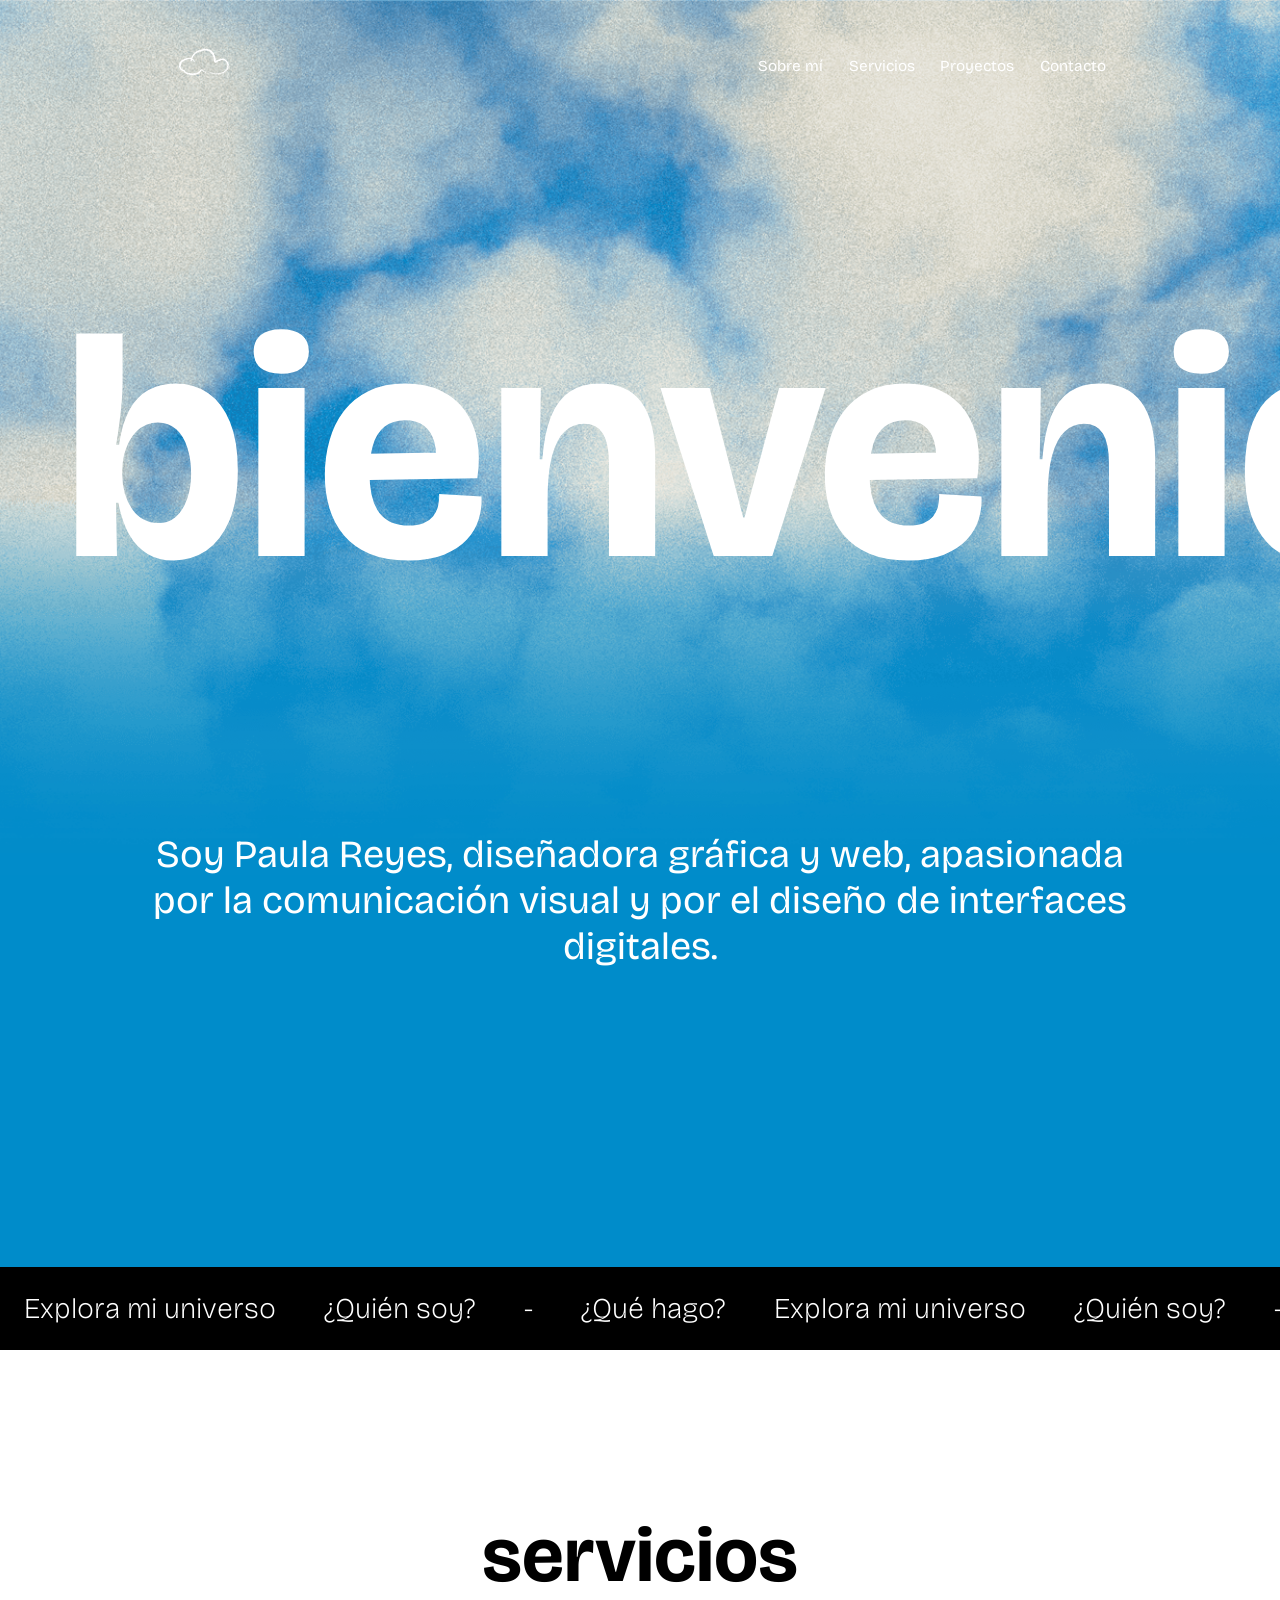
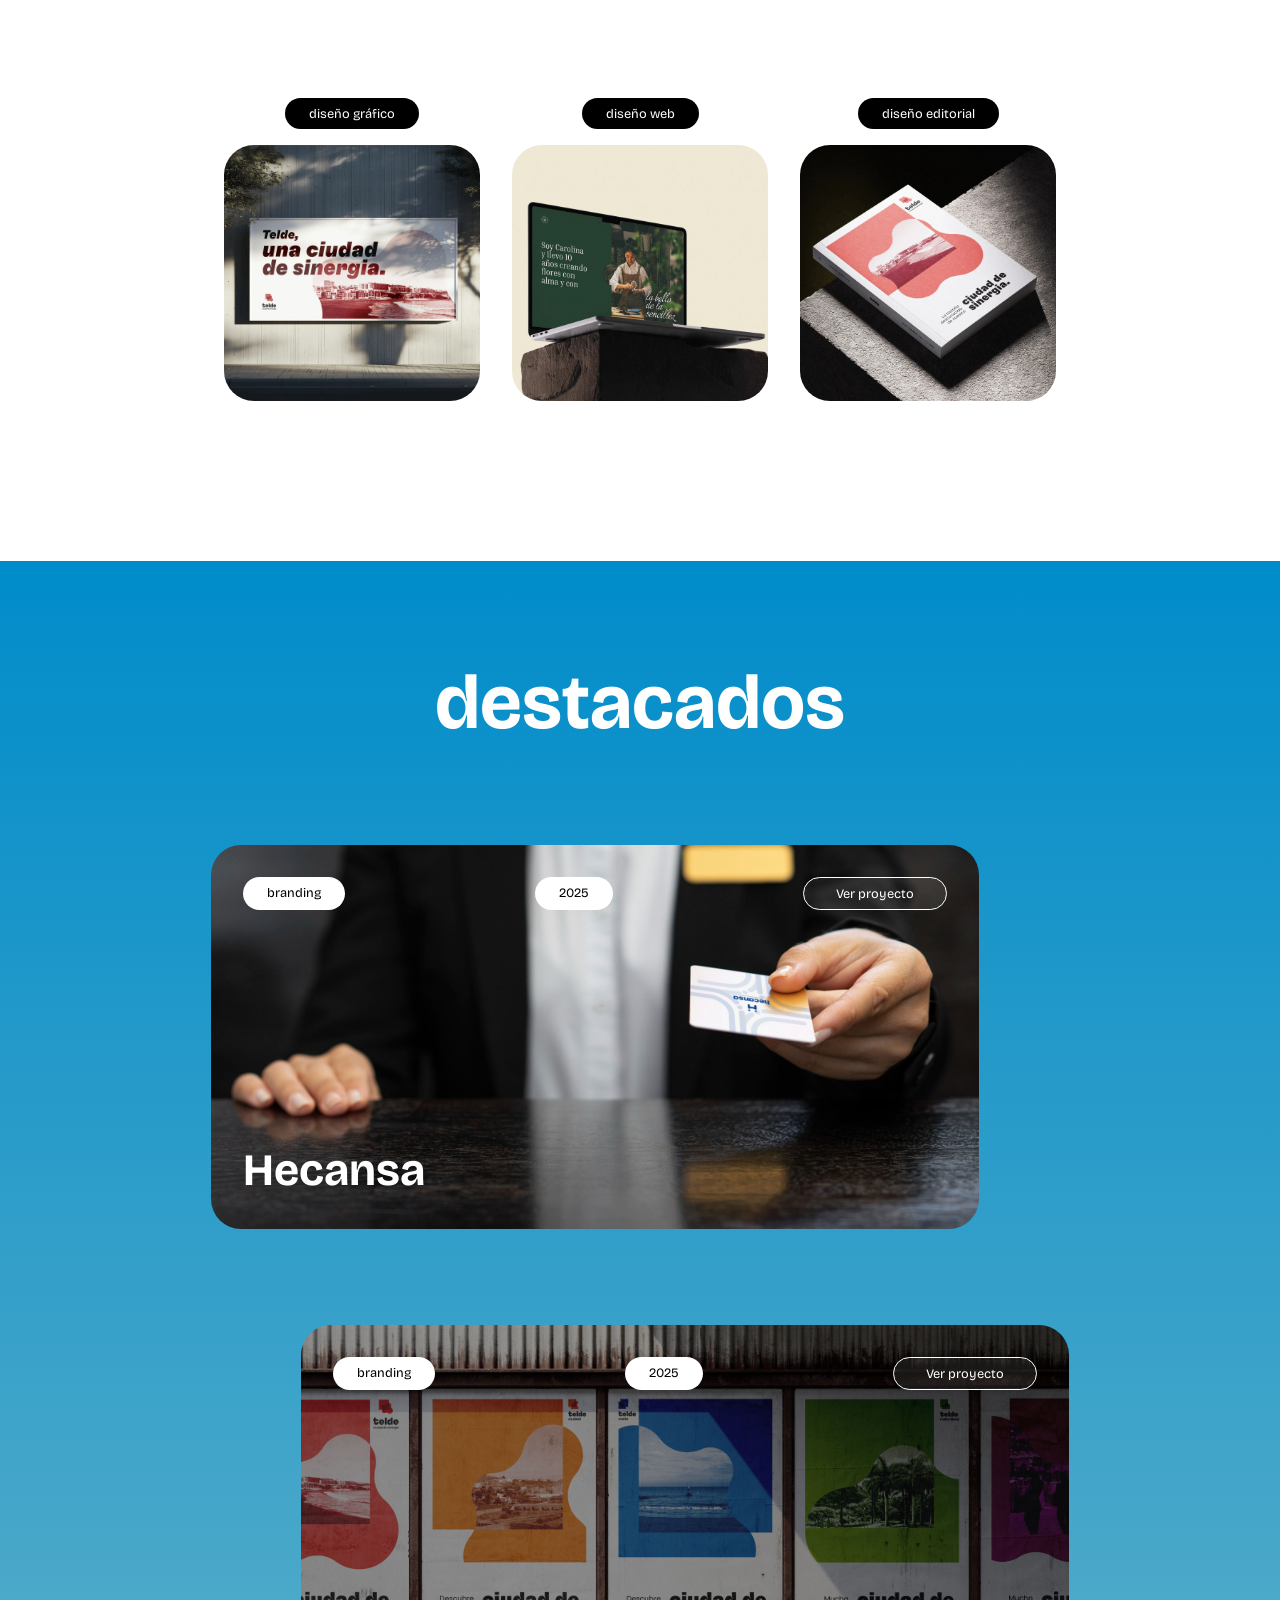
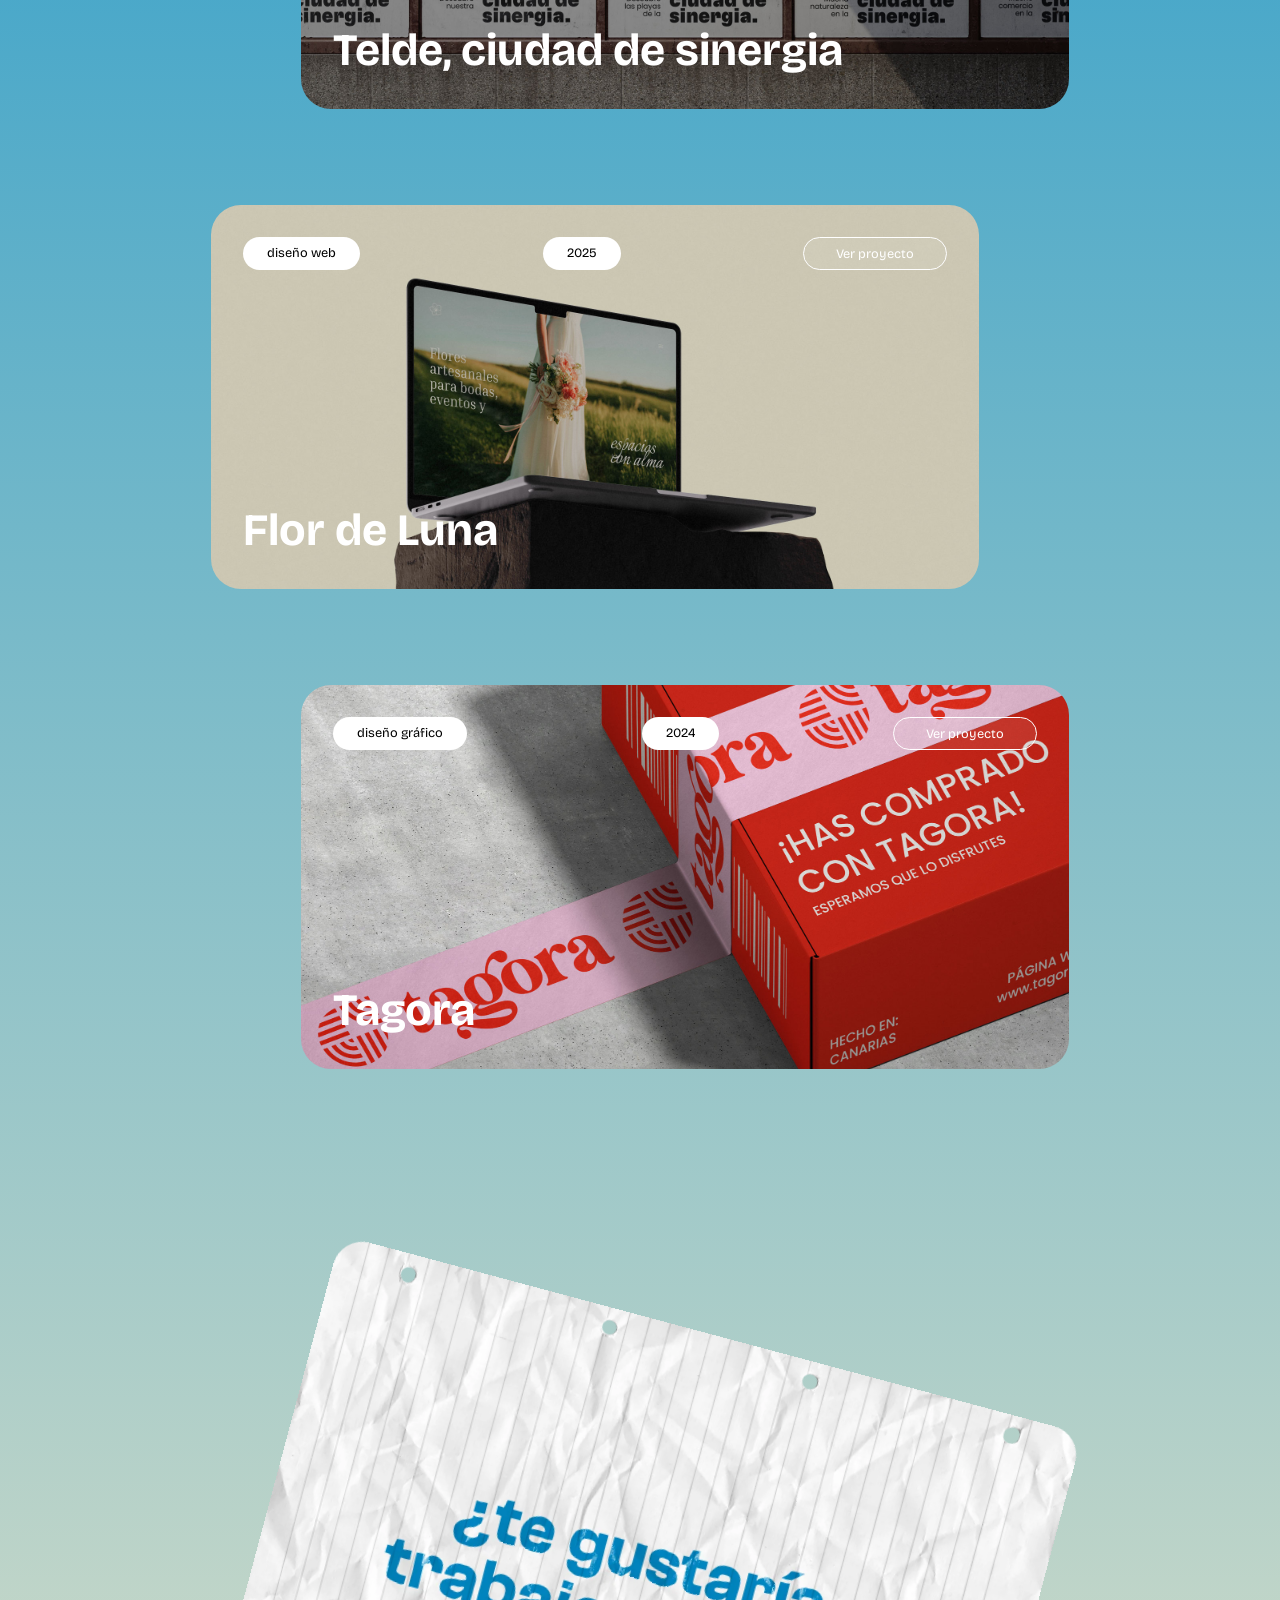
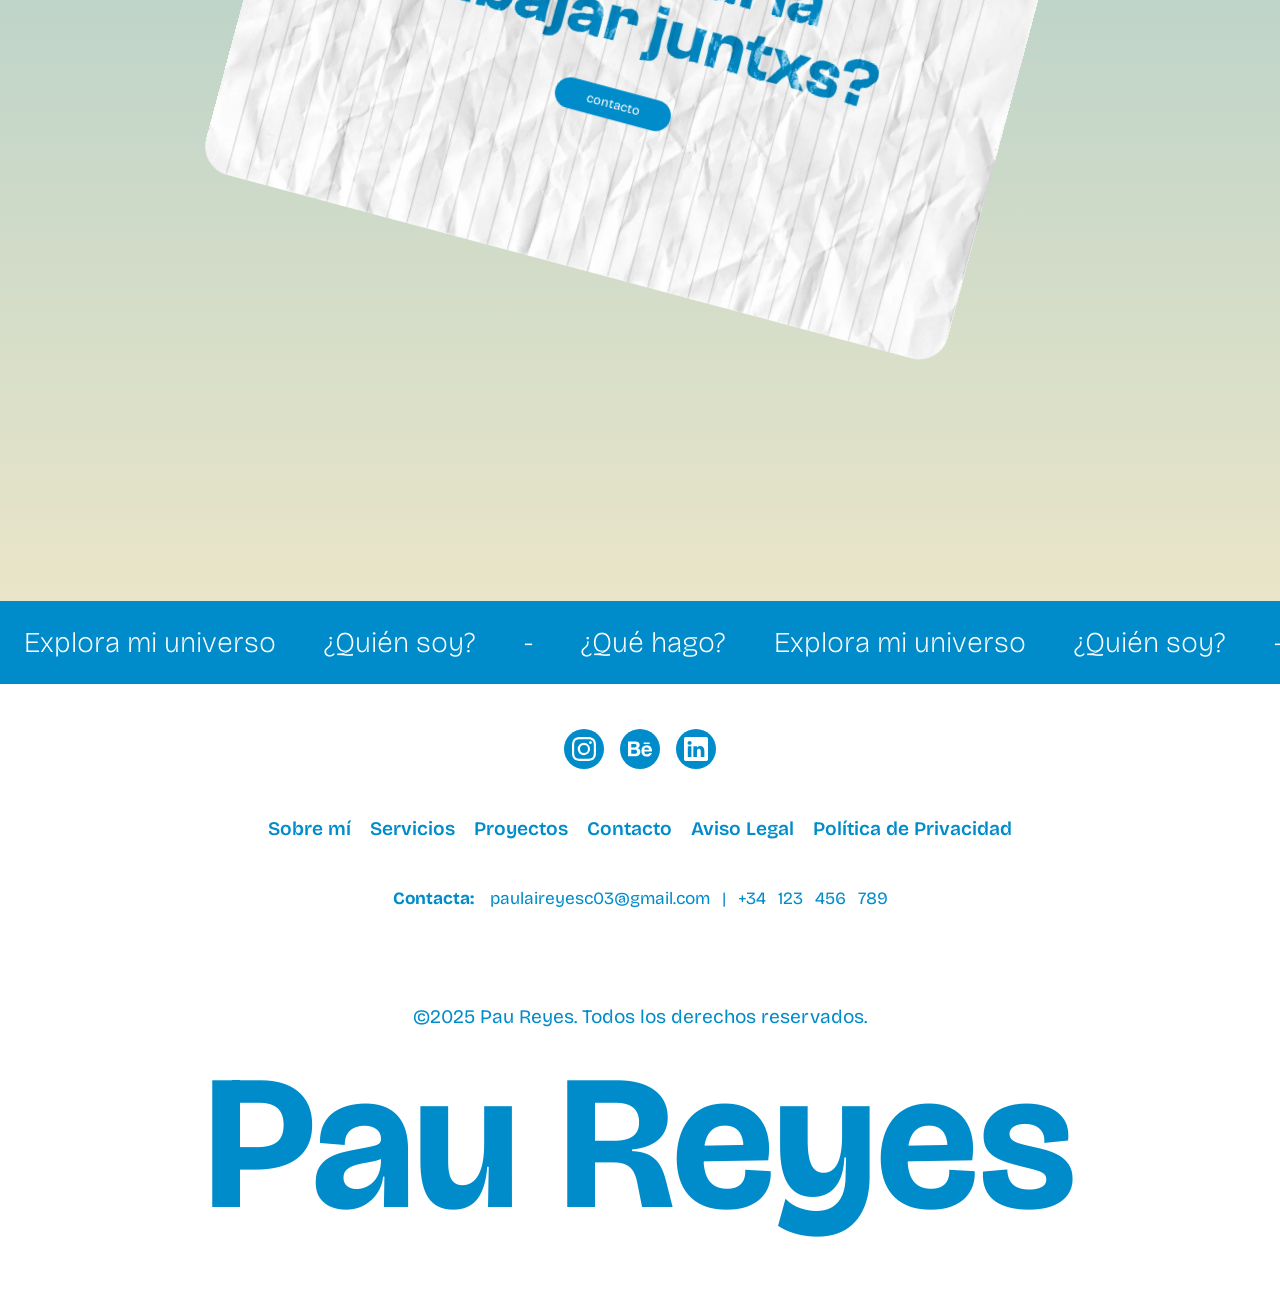
==== commit 9b5aa239: "retoques" ====
--- a/index.html
+++ b/index.html
@@ -190,15 +190,6 @@
             <div class="services__card">
                 <!-- Card de servicio 1 -->
                 <div class="card">
-                    <span class="card__category">branding</span>
-                    <picture class="card__img">
-                        <source srcset="./assets/branding-index.webp" type="image/webp">
-                        <img src="./assets/branding-index.jpg"
-                            alt="Imagen de tarjetas de presentación para el proyecto Hecansa" loading="lazy">
-                    </picture>
-                </div>
-                <!-- Card de servicio 2 -->
-                <div class="card">
                     <span class="card__category">diseño gráfico</span>
                     <picture class="card__img">
                         <source srcset="./assets/diseno-grafico-index.webp" type="image/webp">
@@ -206,7 +197,7 @@
                             alt="Imagen de un banner para el proyecto Telde ciudad de sinergia" loading="lazy">
                     </picture>
                 </div>
-                <!-- Card de servicio 3 -->
+                <!-- Card de servicio 2 -->
                 <div class="card">
                     <span class="card__category">diseño web</span>
                     <picture class="card__img">
@@ -215,7 +206,7 @@
                             loading="lazy">
                     </picture>
                 </div>
-                <!-- Card de servicio 4 -->
+                <!-- Card de servicio 3 -->
                 <div class="card">
                     <span class="card__category">diseño editorial</span>
                     <picture class="card__img">
--- a/css/main.css
+++ b/css/main.css
@@ -4,6 +4,25 @@
     border: 0;
     box-sizing: border-box;
 }
+
+/* --------------------------------------------------------------------------------- */
+/*  main.css
+    Estructura:
+    __________________________________________________________________________________
+    - Variables - Custom Properties
+    - Estilos generales para botones
+    - Estilos generales para el body
+    __________________________________________________________________________________
+        - Estilos de la página index.html
+        - Estilos de la página about.html
+        - Estilos de la página services.html
+        - Estilos de la página contact.html
+        - Estilos para las páginas individuales de proyectos
+        - Estilos de la página project.html
+*/
+/* --------------------------------------------------------------------------------- */
+
+
 
 /* Variables - Custom Properties */
 :root {
@@ -39,21 +58,17 @@
 
 .btn:hover,
 .btn:active {
-    /* Estilos para cuando se pasa el ratón por encima o se hace clic en un botón */
     background-color: var(--dark-blue);
 }
 
 @media (max-width: 760px) {
     .btn {
-        /* Reducción de padding y aumento de tamaño en pantallas pequeñas */
-        /* padding: 0.5rem 1.5rem; */
         font-size: 0.8em;
     }
 }
 
 @media (min-width: 2400px) {
     .btn {
-        /* Aumento de padding en pantallas grandes */
         padding: 1.3rem 3.5rem;
     }
 }
@@ -63,35 +78,20 @@
     font-size: var(--text-main-size);
 }
 
-/* --------------------------------------------------------------------------------- */
-/*  main.css
-    Estructura:
-        - index.html
-            - Header
-            - Banner inicial
-            - Sección sobre mí
-                - Animación de texto
-            - Sección de servicios (comparte estilos con la sección de proyectos)
-            - Sección de proyectos
-            - Sección de contacto
-            - Footer
-
-        - about.html
-            - Banner inicial
-            - Sección de estudios
-            - Sección de experiencia laboral
-            - CTA para contactar y/o ver proyectos
-*/
-/* --------------------------------------------------------------------------------- */
-
-/* INICIO DE ESTILOS PARA INDEX.HTML */
+
+/* INICIO DE ESTILOS PARA INDEX.HTML ---------------------- */
+
 /* ---- Header - Menú desktop ----
-        Descripción: Estilos para el header de escritorio
+        Descripción: Estilos para el header de escritorio.
+        Estructura:
+            - header
+            - header__logo
+            - header__menu
+                - header__menu li
+                    - header__menu li a
 */
 .header {
     width: 100%;
-    /* background-color: #008dca16; */
-    /* backdrop-filter: blur(2px); */
     display: flex;
     justify-content: space-around;
     align-items: center;
@@ -131,7 +131,16 @@
 }
 
 /* ---- Header - Menú mobile ----
-        Descripción: Estilos para el header de pantallas pequeñas
+        Descripción: Estilos para el header de pantallas pequeñas.
+        Estructura:
+            - header--mobile
+            - header__nav--mobile
+                - header__menu--mobile
+                    - header__menu-icon
+                        - header__menu--mobile ul
+                            - menu-icon__item
+                            - menu-icon__item a
+
 */
 .header__nav--mobile {
     display: none;
@@ -186,7 +195,6 @@
         transition: opacity 0.3s ease, visibility 0.3s ease;
     }
 
-
     .menu-icon__item {
         padding: 1rem;
         transition: transform 0.3s ease;
@@ -215,19 +223,19 @@
 }
 
 @media (min-width: 1500px) {
+
+    /* Ajustes en pantalla grande */
     .header {
-        /* Aumento de padding superior e inferior en pantallas grandes */
         padding: 4rem 2rem;
     }
 
     .header__logo {
-        /* Aumento del tamaño del logo en pantallas grandes */
         width: 25%;
     }
 }
 
 /* ---- Banner inicial ----
-        Descripción: Estilos para el banner de bienvenida
+        Descripción: Estilos para el banner de bienvenida.
         Estructura:
             - banner
             - banner__h1
@@ -235,7 +243,6 @@
 .banner {
     width: 100%;
     min-height: 100vh;
-    /* Revisar peso de la imagen */
     background-image: url('../assets/portada.png');
     background-size: cover;
     background-position: center;
@@ -254,22 +261,24 @@
 }
 
 @media (min-width: 1720px) {
+
+    /* Ajustes en pantalla grande */
     .banner__h1 {
         font-size: clamp(15em, 35vw, 50em);
     }
 }
 
 /* ---- Sección sobre mí ----
-        Descripción: Estilos para el texto de presentación y para el texto animado
+        Descripción: Estilos para el texto de presentación y para el texto animado.
         Estructura:
             - about
             - about__p (comparte estilos con el texto del banner inicial de about.html)
-            - movement (animación de texto)
+            - movement
                 - movement--blue (animación de texto - fondo azul)
                 - movement--up (animación de texto - mueve la animación a la parte superior del contenedor)
-                - movement__container (contenedor de los spans animados)
-                - movement__span (spans individuales para animar)
-            - animación de texto: scrollText
+                - movement__container (contenedor de los textos animados)
+                - movement__span (texto animado individual)
+                - animación de texto: scrollText y scrollText--around
 */
 .about {
     width: 100%;
@@ -285,17 +294,13 @@
 }
 
 .about__p,
-.banner__p
-
-/* Comparte estilos con about.html (banner de inicio) */
-    {
+.banner__p {
     width: clamp(80%, 60vw, 50%);
     font-size: var(--text-subtitle-size);
     color: var(--white-color);
     text-align: center;
 }
 
-/* Animación de texto - Dentro de la sección sobre mí */
 .movement {
     width: 100%;
     background-color: var(--secondary-color);
@@ -327,6 +332,7 @@
 }
 
 .movement--up .movement__container {
+    /* Cambio de animación */
     animation-name: scrollText--around;
 }
 
@@ -334,6 +340,7 @@
     display: flex;
     gap: 3rem;
 
+    /* Animación de texto */
     animation: scrollText 20s linear infinite;
 }
 
@@ -345,6 +352,8 @@
 }
 
 @keyframes scrollText {
+
+    /* Animación de texto base */
     0% {
         transform: translateX(0%);
     }
@@ -355,6 +364,8 @@
 }
 
 @keyframes scrollText--around {
+
+    /* Cambio de sentido de la animación scrollText */
     0% {
         transform: translateX(-50%);
     }
@@ -365,10 +376,11 @@
 }
 
 /* ---- Sección de servicios ----
-        Descripción: Estilos para la sección de servicios, que comparte estilos con la sección de proyectos.
+        Descripción: Estilos para la sección de servicios.
+        Aclaración: Comparte estilos con la sección de proyectos y con la de estudios de about.html
         Estructura:
             - services
-            - services__h2 (comparte estilos con projects__h2)
+            - services__h2
             - services__card (contenedor de los diferentes servicios)
             - card (estilos generales para cada servicio)
             - card__category (estilos para la categoría de cada servicio)
@@ -387,9 +399,11 @@
 
 .services__h2,
 .projects__h2,
-/* Comparte estilos con la sección de proyectos */
-.experience__h2 {
-    /* Comparte estilos con la sección de experiencias de about.html */
+/* Título de la sección de proyectos */
+.experience__h2
+
+/* Título de la sección de experiencias de about.html */
+    {
     font-size: var(--text-heading-size);
     color: var(--secondary-color);
     text-align: center;
@@ -412,10 +426,7 @@
     align-items: center;
 }
 
-.card__category,
-.preview__category,
-/* Comparte estilos con los datos de los proyectos destacados */
-.preview__year {
+.card__category {
     background-color: var(--secondary-color);
     color: var(--white-color);
     font-size: var(--btn-main-size);
@@ -437,10 +448,8 @@
 
 @media (max-width: 760px) {
 
-    .card__category,
-    .preview__category,
-    .preview__year {
-        /* Aumento del tamaño de fuente en pantallas pequeñas - Equivale al aumento de fuente en botones */
+    .card__category {
+        /* Aumento equivalente al aumento de fuente en botones */
         font-size: 0.8em;
     }
 }
@@ -453,10 +462,11 @@
             - projects__preview (contenedor de los proyectos destacados)
             - preview (estilos generales para cada proyecto)
             - preview__data (contenedor de los datos de cada proyecto)
+                - preview__category
+                - preview__year
             - preview__h2 (estilos para el título de cada proyecto)
             - preview__btn (estilos para el botón de ver cada proyecto)
             - preview--disabled (estilo para javascript para proyectos que quedan detrás de otros)
-            - preview--opacity (estilo inicial para javascript -al hacer scroll aparecen los proyectos-)
 */
 .projects {
     background: linear-gradient(to bottom, var(--primary-color), var(--complementary-color));
@@ -489,8 +499,6 @@
 .preview {
     width: clamp(300px, 60vw, 1000px);
     min-height: clamp(300px, 30vw, 600px);
-    /* background-color: var(--grey-color); */
-    background-image: url(../assets/imagen-de-prueba.jpg);
     background-size: cover;
     background-position: center;
     background-repeat: no-repeat;
@@ -504,10 +512,6 @@
     position: sticky;
     top: 30vh;
 
-    opacity: 1;
-    visibility: visible;
-    pointer-events: auto;
-
     color: var(--white-color);
 
     transition: transform 0.3s ease, filter 0.3s ease;
@@ -524,7 +528,6 @@
 }
 
 .preview:nth-child(1) {
-    /* Cambio en el punto de sticky para que no se solapen completamente entre sí */
     background-image: url(../assets/hecansa-index.jpg);
 }
 
@@ -554,6 +557,9 @@
 .preview__year {
     background-color: var(--white-color);
     color: var(--secondary-color);
+    font-size: var(--btn-main-size);
+    padding: 0.5rem 1.5rem;
+    border-radius: var(--border-radius-btn);
 }
 
 .preview__h2 {
@@ -575,12 +581,6 @@
 .preview--disabled {
     transform: scale(0.95);
     filter: blur(2px) brightness(0.9);
-}
-
-.preview--opacity {
-    opacity: 0;
-    visibility: hidden;
-    pointer-events: none;
 }
 
 @media (max-width: 485px) {
@@ -599,11 +599,15 @@
         align-items: flex-start;
         gap: 0.4rem;
     }
+    .preview__category,
+    .preview__year {
+        /* Aumento equivalente al aumento de fuente en botones */
+        font-size: 0.8em;
+    }
 }
 
 @media (min-width: 2400px) {
     .projects__preview {
-        /* Aumento de espacio entre proyectos en pantallas grandes */
         gap: 12rem;
     }
 
@@ -626,12 +630,12 @@
 }
 
 /* ---- Sección de contacto ----
-        Descripción: Estilos para la sección de contacto (se repite en about.html como CTA para ver proyectos).
-        Estructura:
-            - paper__wrapper (para recortar la imagen que salga del degradado de la sección de proyectos)
+        Descripción: Estilos para la sección de contacto.
+        Estructura:
+            - paper__wrapper (recorta la imagen que salga del contenedor de la sección de proyectos)
             - paper (estilos generales para la sección de contacto)
             - paper__picture 
-            - paper__picture img (estilos para la imagen de contacto)
+            - paper__picture img (estilos para la imagen de papel)
             - paper__btn
 */
 .paper__wrapper {
@@ -699,10 +703,12 @@
         Descripción: Estilos para el footer.
         Estructura:
             - footer
-            - footer__info (contenedor redes sociales, menú y datos de contacto)
-                - footer__socials (contenedor de las redes sociales)
-                    - social (estilos para los iconos de las redes sociales)
-                - footer__menu 
+            - footer__info (contenedor de redes sociales, menú y datos de contacto)
+                - footer__socials (contenedor de redes sociales)
+                    - social (estilos para los iconos de cada red social)
+                - footer__menu (estilos para el menú del footer)
+                    - footer__menu li
+                        - footer__menu li a
                 - footer__contact
             - footer__title (estilos para el título y derechos de autor del footer)
                 - footer__h2
@@ -810,11 +816,13 @@
 /* FIN DE ESTILOS PARA INDEX.HTML */
 
 
+
 /* INICIO DE ESTILOS PARA ABOUT.HTML */
+
 /* ---- Banner inicial ----
         Descripción: Estilos para el banner inicial de la página.
         Estructura:
-            - banner--change-background (modificador para cambiar la imagen de fondo del banner)
+            - banner--about (modificador para cambiar la imagen de fondo del banner)
 */
 .banner--about {
     background-image: url('../assets/about.jpg');
@@ -826,17 +834,17 @@
     justify-content: center;
     align-items: center;
 
+    /* Para colocar la animación de texto con respecto al banner */
     position: relative;
-    /* Para colocar la animación de texto con respecto al banner */
 }
 
 /* ---- Sección de estudios ----
         Descripción: Estilos para la sección de estudios.
         Estructura:
-            - info (comparte estilos con la sección de servicios de index.html)
-            - info__p
-            - info__logos (contenedor de los logos de las instituciones educativas)
-            - info__logo
+            - info (contenedor general de la sección de estudios)
+                - info__p
+                - info__logos (contenedor de los logos de las instituciones educativas)
+                - info__logo
 */
 .info {
     gap: 4rem;
@@ -871,15 +879,15 @@
 /* ---- Sección de experiencia laboral ----
         Descripción: Estilos para la sección de experiencia laboral.
         Estructura:
-            - experience
-            - experience__h2 (comparte estilos con projects__h2 de index.html)
+            - experience (contenedor general)
+            - experience__h2
             - experience__container (contenedor de los bloques de experiencia)
-            - experience__info (estilos generales para cada bloque de experiencia)
-            - experience__h3
-            - experience__span (descripción de cada experiencia laboral)
-            - experience__clients (lista de clientes)
-            - CTA para ver proyectos
-                - .paper__btn--izq (modificador para el botón en la imagen del papel -estilos originales en la sección de proyectos de index.html-)
+                - experience__info (estilos generales para cada bloque de experiencia)
+                    - experience__h3
+                    - experience__span
+                    - experience__clients
+            - Call to action para ver proyectos
+                - .paper__btn--izq (modificador para el botón en la imagen del papel -estilos originales en la línea 626-)
             
 */
 .experience {
@@ -979,6 +987,8 @@
 
 /* ---- Banner inicial ----
         Descripción: Estilos para el banner inicial de la página.
+        Estructura:
+            - banner--background (modificador para cambiar el fondo del banner)
 */
 .banner--background {
     background-color: var(--primary-color);
@@ -989,17 +999,17 @@
 /* ---- Sección de servicios ----
         Descripción: Estilos para la sección explicativa de los servicios ofrecidos.
         Estructura:
-            - services (comparte estilos con la sección de estudios de about.html)
             - services--secondary (modificador para alinear el contenido a la izquierda y aumentar el padding)
-            - services__item (estilos generales para cada servicio)
-            - services__picture (contenedor de la imagen de cada servicio)
-            - services__img (estilos para la imagen de cada servicio)
-            - services__includeds (estilos para la lista de categorías de cada servicio)
-                - includeds__item (estilos para cada categoría de servicio)
+                - services__item (estilos generales para cada servicio)
+                    - services__h2 (estilos para el título de cada servicio)
+                    - services__picture (contenedor de la imagen de cada servicio)
+                    - services__img (estilos para la imagen de cada servicio)
+                    - services__includeds (estilos para la lista de categorías de cada servicio)
+                        - includeds__item (estilos para cada categoría de servicio)
 */
 
 .services--secondary {
-    /* Edita el estilo compartido en el index.html */
+    /* Edita el estilo compartido en la línea 384 */
     gap: clamp(4rem, 8vw, 10rem);
     align-items: start;
     padding: 8rem clamp(4rem, 10vw, 6rem);
@@ -1032,7 +1042,6 @@
 }
 
 .services__includeds {
-    /* Lista de categorías */
     width: 100%;
     display: flex;
     flex-wrap: wrap;
@@ -1053,31 +1062,30 @@
 
 @media (max-width: 768px) {
     .services--secondary {
-        /* Reducción de padding en pantallas pequeñas */
         padding: 3rem;
     }
 
     .includeds__item {
-        /* Aumento del tamaño de fuente en pantallas pequeñas - Equivale al aumento de fuente en botones */
+        /* Aumento del tamaño de fuente equivale al aumento de fuente en botones */
         font-size: 0.8em;
     }
 }
 
 @media (min-width: 1500px) {
     .services--secondary {
-        /* Padding y espaciado aumentado en pantallas grandes */
         padding: 12rem;
         gap: 15rem;
     }
 }
 
 /* ---- Sección de contacto ----
-        Descripción: Estilos para el CTA de contacto al final de la página.
-        Estructura:
-            - banner--contact (modificador para el banner de contacto -se repite en about.html como CTA para contactar-)
+        Descripción: Estilos para el call to action de contacto al final de la página.
+        Estructura:
+            - banner--contact (modificador para el banner de contacto)
             - banner__h2
             - banner__p 
-            - btn--secondary (modificador para el botón del CTA de contacto -estilos originales en la sección de proyectos de index.html-)
+            - banner__container (contenedor de los botones del call to action de contacto)
+                - btn--secondary (modificador para botones)
 */
 .banner--contact {
     background-image: none;
@@ -1147,8 +1155,10 @@
         Descripción: Estilos para formulario de contacto.
         Estructura:
             - contact (contenedor general de la sección de contacto)
-            - contact__introduction (estilos para el texto de introducción a la sección de contacto)
+            - contact__introduction (estilos para el texto de introducción al formulario)
             - contact__form (estilos para el formulario de contacto)
+                - contact__input (campos del formulario)
+                - contact__textarea (campo de texto del formulario)
             - contact__btn (estilos para el botón del formulario de contacto)
 */
 .contact {
@@ -1209,7 +1219,7 @@
         Descripción: Estilos para el mensaje de confirmación al enviar el formulario de contacto.
         Estructura:
             - confirmation (contenedor general de la caja de confirmación)
-            - confirmation__message (estilos para el mensaje de confirmación)
+            - confirmation__message (caja de confirmación)
             - confirmation__btn (estilos para el botón de cerrar la caja de confirmación)
             - confirmation--active 
 */
@@ -1288,7 +1298,6 @@
     border-radius: var(--border-radius-elementos);
 }
 
-
 /* FIN DE ESTILOS PARA CONTACT.HTML */
 
 
@@ -1299,12 +1308,16 @@
 /* ---- Banner inicial ----
         Descripción: Estilos para el banner de introducción de cada proyecto.
         Estructura:
-            - banner-- (modificador para el banner de cada proyecto, con la imagen de fondo correspondiente)
-            - banner__tags (contenedor de los tags de cada proyecto)
-            - banner__tags li (estilos para cada tag de cada proyecto)
+            - banner-- (modificador para el banner de cada proyecto)
+                - banner--hecansa
+                - banner--telde
+                - banner--flor
+                - banner--tagora
+            - banner__tags (contenedor de los tags –datos– de cada proyecto)
+            - banner__tag (estilos para cada tag)
 */
 .banner--hecansa {
-    /* Banner para el proyecto Hecansa */
+    /* Imagen para el proyecto Hecansa */
     background-image: url(../assets/branding-index.jpg);
 
     display: flex;
@@ -1314,7 +1327,7 @@
 }
 
 .banner--telde {
-    /* Banner para el proyecto Telde */
+    /* Imagen para el proyecto Telde */
     background-image: url(../assets/telde-index.jpg);
 
     display: flex;
@@ -1324,7 +1337,7 @@
 }
 
 .banner--flor {
-    /* Banner para el proyecto Flor de Luna */
+    /* Imagen para el proyecto Flor de Luna */
     background-image: url(../assets/flor-index.jpg);
 
     display: flex;
@@ -1334,7 +1347,7 @@
 }
 
 .banner--tagora {
-    /* Banner para el proyecto Tagora */
+    /* Imagen para el proyecto Tagora */
     background-image: url(../assets/tagora/caja-envio.jpg);
 
     display: flex;
@@ -1371,7 +1384,6 @@
 
 @media (max-width: 768px) {
     .banner__tags {
-        /* Menor padding en la lista de categorías del banner de cada proyecto */
         padding: 0 4rem 8rem;
     }
 
@@ -1384,8 +1396,8 @@
         Descripción: Descripción de cada proyecto.
         Estructura:
             - info--project (modificador para la descripción de cada proyecto)
-                - info__p--project (modificador para el párrafo de la descripción de cada proyecto)
-                - info__p--author (modificador para el autor, si se incluye en la descripción de cada proyecto)
+                - info__p--project (modificador para la descripción de cada proyecto)
+                - info__p--author (modificador para el autor, si se incluye en las descripciones)
 */
 .info--project {
     gap: 1.5rem;
@@ -1405,7 +1417,6 @@
 
 @media (min-width: 2000px) {
     .info--project {
-        /* Aumento del gap y padding entre los párrafos de la descripción en pantallas grandes */
         gap: 3rem;
         padding: 14rem 6rem;
     }
@@ -1415,9 +1426,10 @@
 /* ---- Galería ----
         Descripción: Estilos para la galería de cada proyecto.
         Estructura:
-            - .gallery (contenedor general de la galería de cada proyecto)
-            - gallery__item (estilos generales para los contenedores de cada imagen)
-            - gallery__item img (estilos para las imágenes de cada proyecto)
+            - gallery (contenedor general de la galería de cada proyecto)
+                - gallery__item (estilos generales para los contenedores de cada imagen)
+                    - gallery__item img (estilos para las imágenes)
+                    - gallery__video (estilos para vídeos, si se incluye en algún proyecto)
 */
 .gallery {
     width: 100%;
@@ -1471,7 +1483,6 @@
     }
 
     .info__p--project {
-        /* Ancho mayor para el párrafo de la descripción en pantallas pequeñas */
         width: 85%;
     }
 
@@ -1490,7 +1501,6 @@
 
 @media (min-width: 1700px) {
     .gallery {
-        /* Aumento del gap entre las imágenes de la galería en pantallas grandes */
         gap: 4rem;
         padding: 0 16rem 8rem;
     }
@@ -1498,7 +1508,6 @@
 
 @media (min-width: 2500px) {
     .gallery__item {
-        /* Aumento del tamaño de las imágenes de la galería en pantallas grandes */
         height: clamp(400px, 70vw, 1100px);
     }
 }
@@ -1507,11 +1516,11 @@
         Descripción: Caja de luz para mostrar las imágenes de la galería de cada proyecto.
         Estructura:
             - lightbox (contenedor general - ocupa toda la pantalla)
-            - lightbox div (contenedor de la imagen y el botón de cierre del lightbox)
-            - lightbox__close (estilos para el botón de cierre del lightbox)
-            - lightbox__item (estilos para el contenedor de la imagen –picture– del lightbox)
-            - lightbox__img (estilos para la imagen –img– del lightbox)
-                - lightbox--active (clase para la activación del lightbox con JavaScript)
+                - lightbox div (contenedor de la imagen y el botón de cierre del lightbox)
+                    - lightbox__close (estilos para el botón de cierre del lightbox)
+                    - lightbox__item (estilos para el contenedor de la imagen –picture–)
+                        - lightbox__img (estilos para la imagen –img–)
+            - lightbox--active (clase para la activación del lightbox con JavaScript)
 */
 .lightbox {
     position: fixed;
@@ -1551,7 +1560,8 @@
     transition: transform 0.3s ease, color 0.3s ease;
 }
 
-.lightbox__close:hover {
+.lightbox__close:hover,
+.lightbox__close:active {
     transform: scale(0.95);
     color: var(--primary-color);
 }
@@ -1564,7 +1574,6 @@
 
 .lightbox__img {
     width: 100%;
-    /* Este height da problemas */
     height: auto;
     object-fit: contain;
     border-radius: var(--border-radius-elementos);
@@ -1600,7 +1609,6 @@
 
 @media (max-width: 600px) {
     .external-link {
-        /* Menor margen para el botón de enlace externo en pantallas pequeñas */
         margin: 0 0 4rem;
     }
 }
@@ -1608,11 +1616,22 @@
 /* FIN DE ESTILOS PARA CADA PROYECTO */
 
 
+
+
 /* INICIO DE ESTILOS PARA PROJECTS.HTML */
+
 /* ---- Galería de proyectos ----
         Descripción: Estilos para la galería general de proyectos.
         Estructura:
-            - 
+            - projects--gallery (modificador para la sección general de galería de proyectos)
+                - projects__h2 (estilos para el título de la sección)
+                - projects__container (contenedor de los proyectos)
+                    - project (estilos generales para cada proyecto)
+                        - project__title
+                        - project__description
+                        - project__btn
+                        - project__picture (contenedor de la imagen de cada proyecto)
+                            - project__img (estilos para cada imagen)
 */
 .projects--gallery {
     background: white;
@@ -1677,8 +1696,6 @@
 }
 
 .project__picture {
-    background-color: #0b9501;
-
     position: absolute;
     top: 0;
     left: 0;
@@ -1709,12 +1726,10 @@
 
 @media (min-width: 2000px) {
     .projects__container {
-        /* Aumento del gap entre los proyectos en pantallas grandes */
         gap: 5rem;
     }
 
     .project {
-        /* Aumento del tamaño de los proyectos en pantallas grandes */
         height: clamp(500px, 50vw, 900px);
         padding: 4rem;
         gap: 2rem;
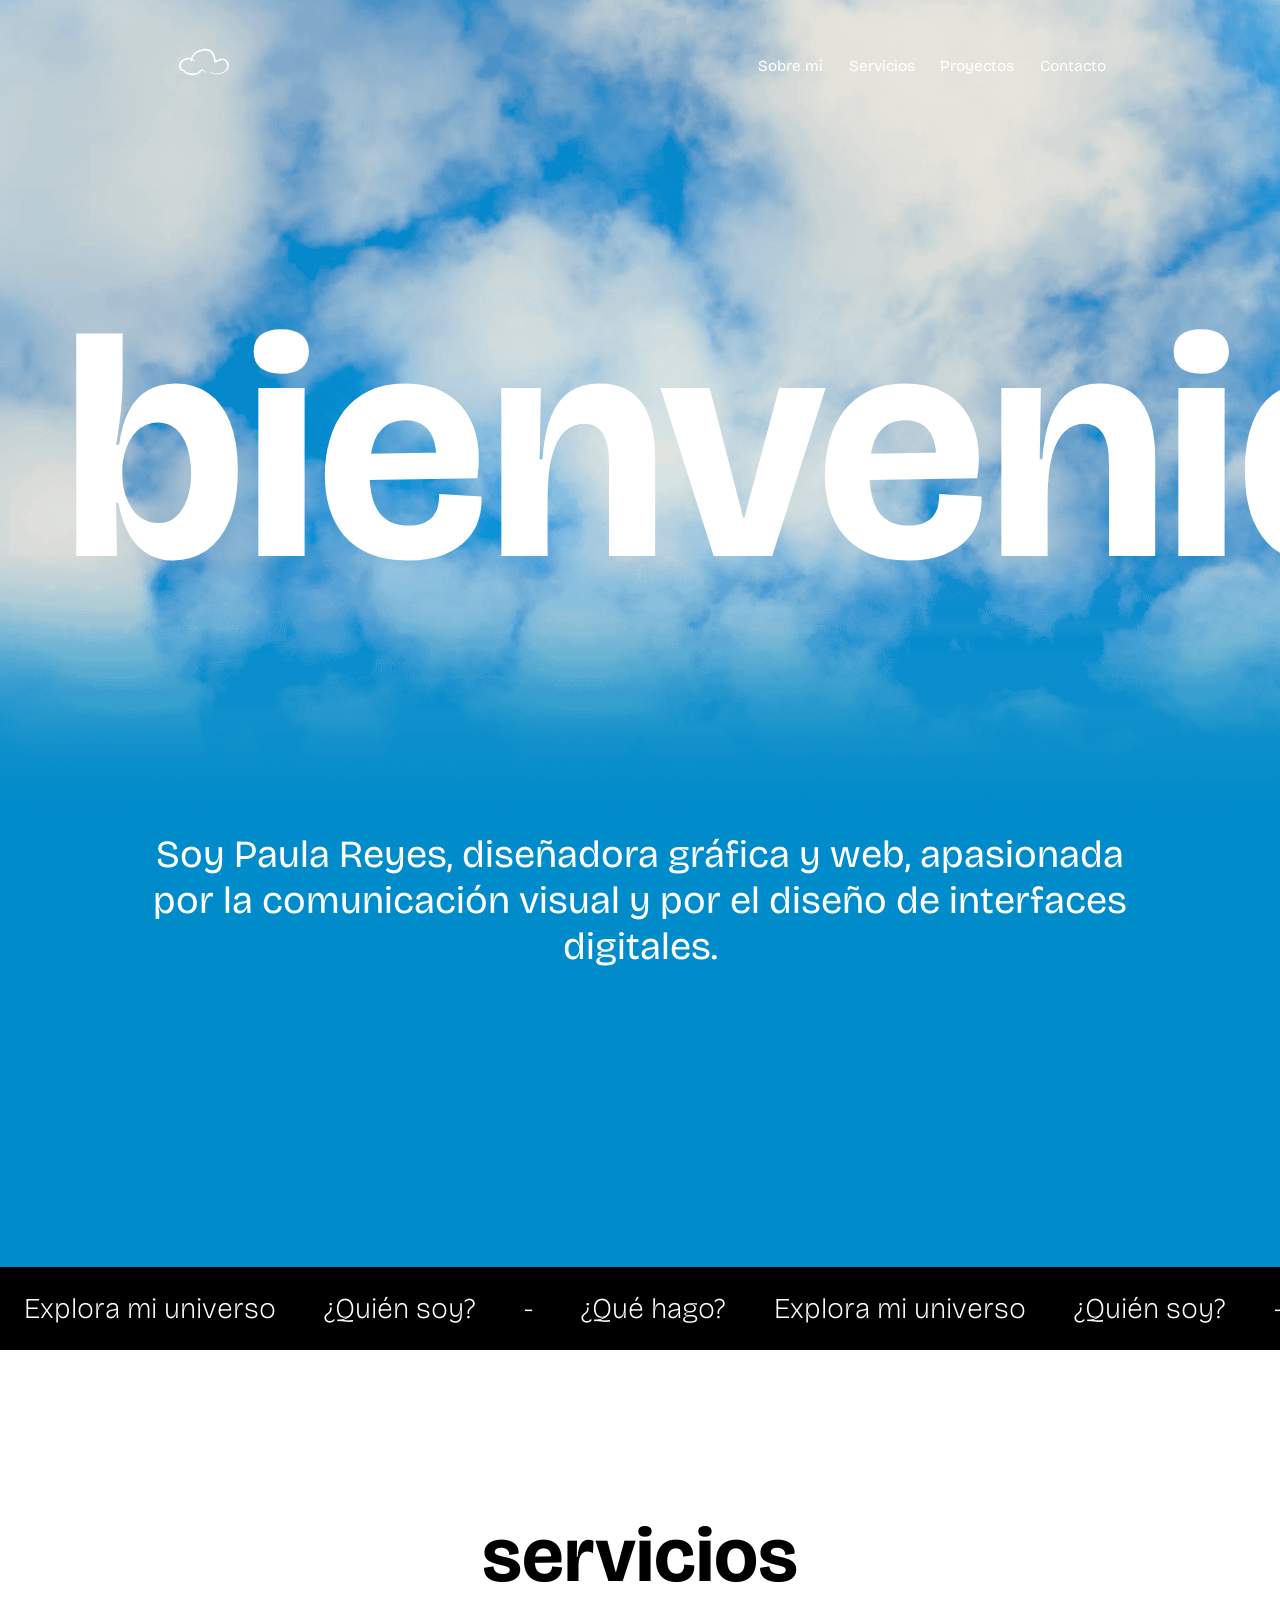
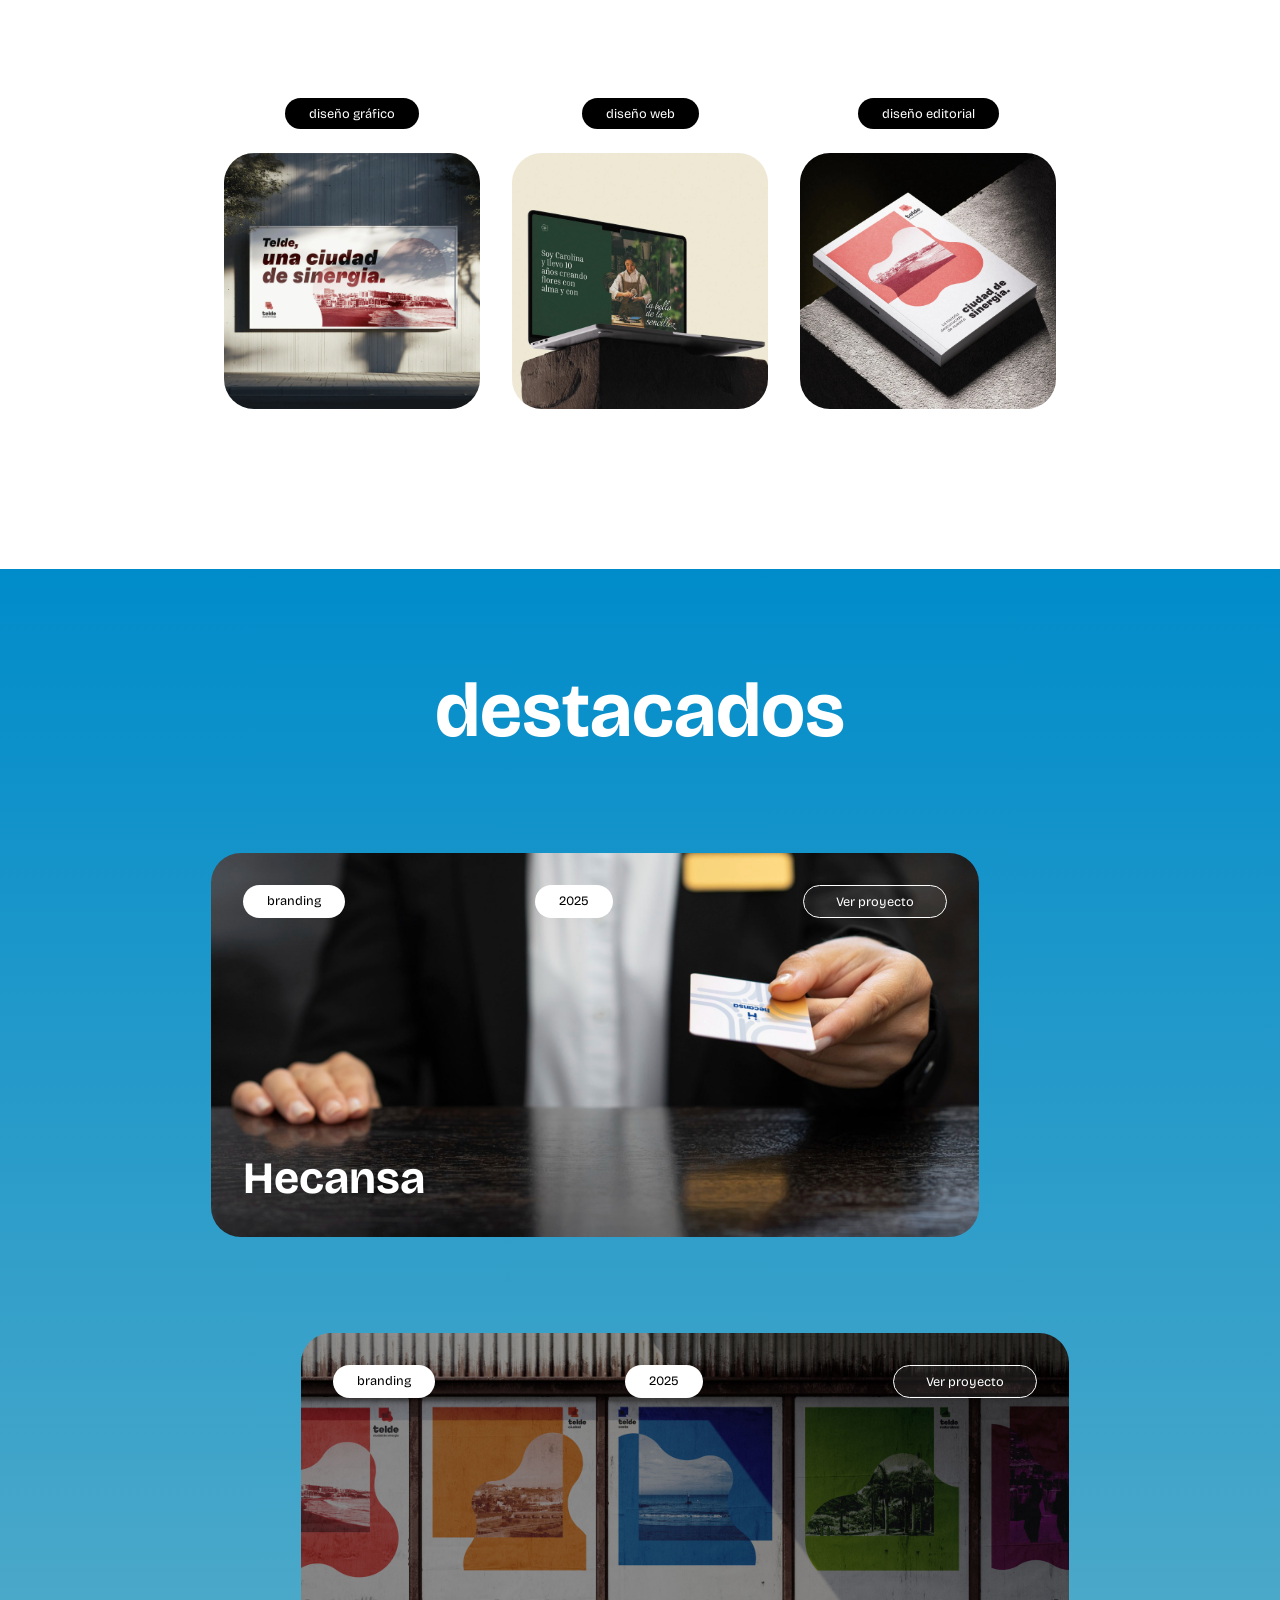
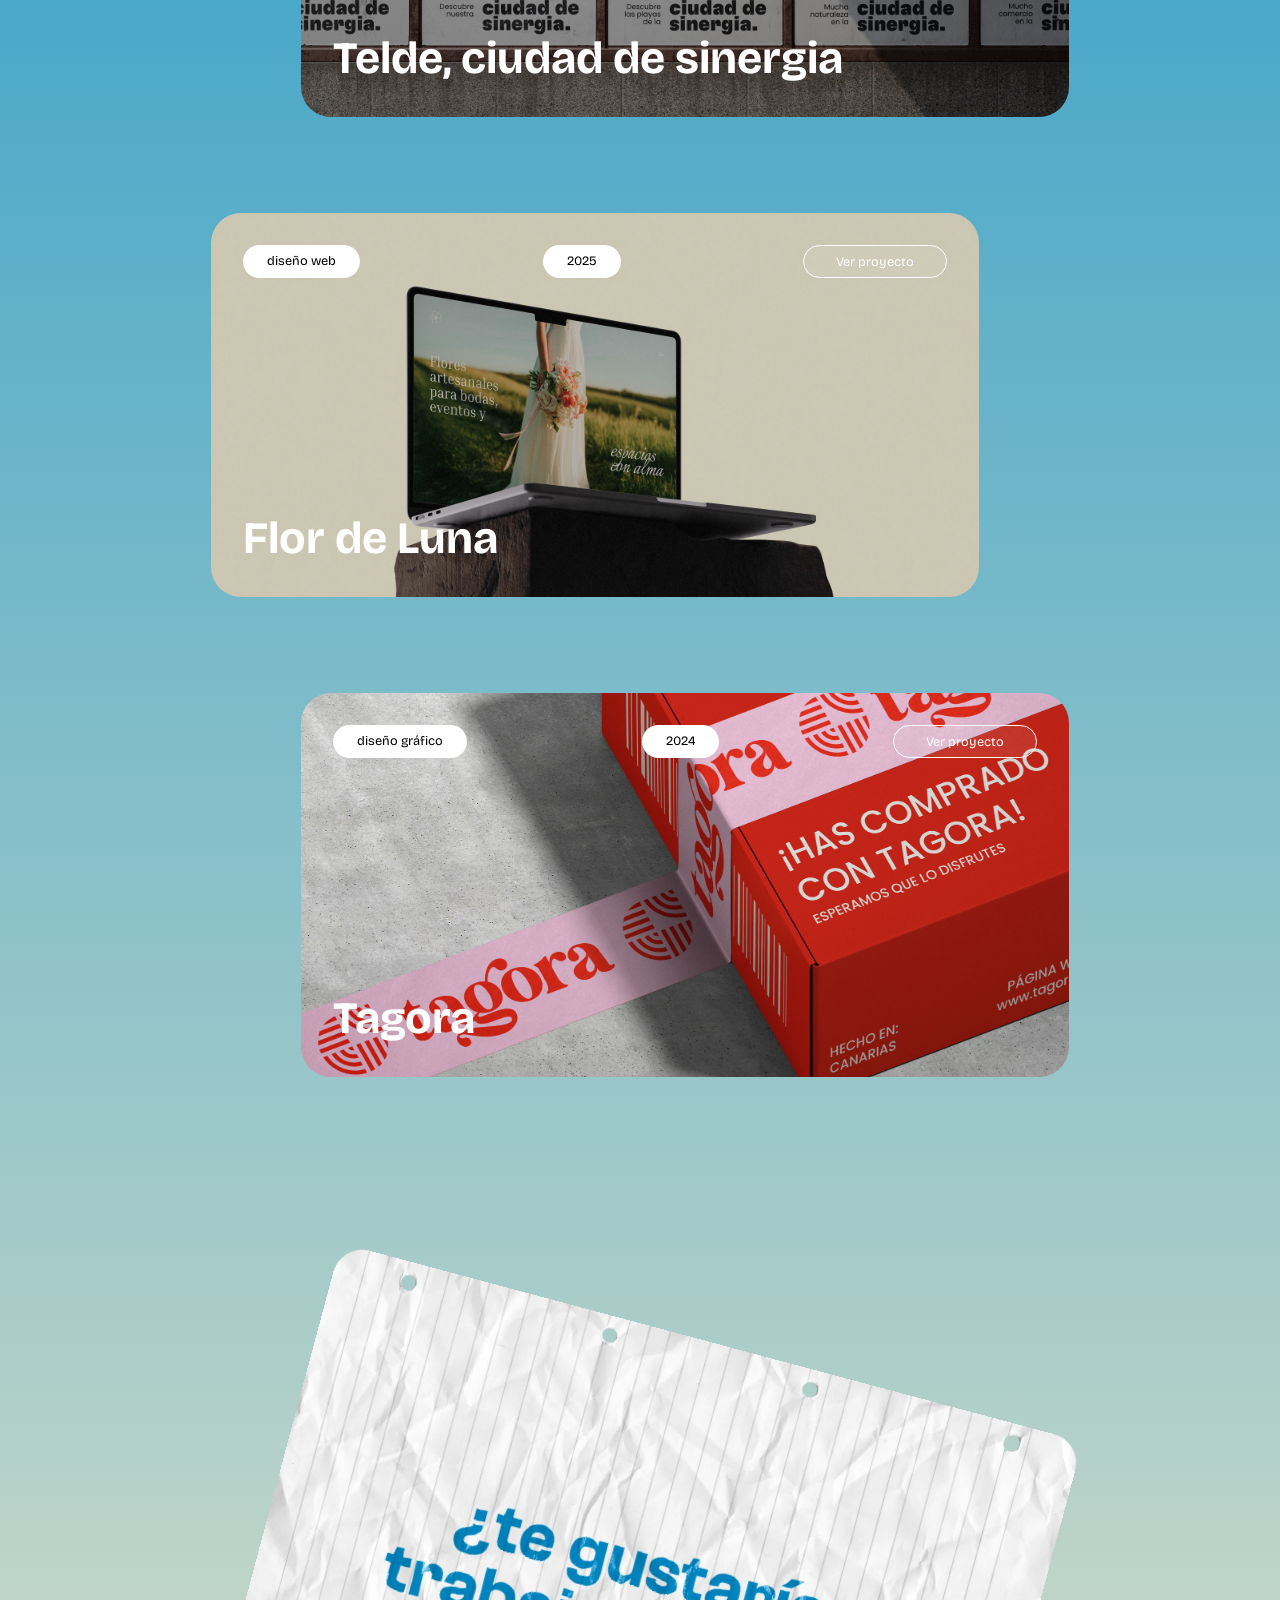
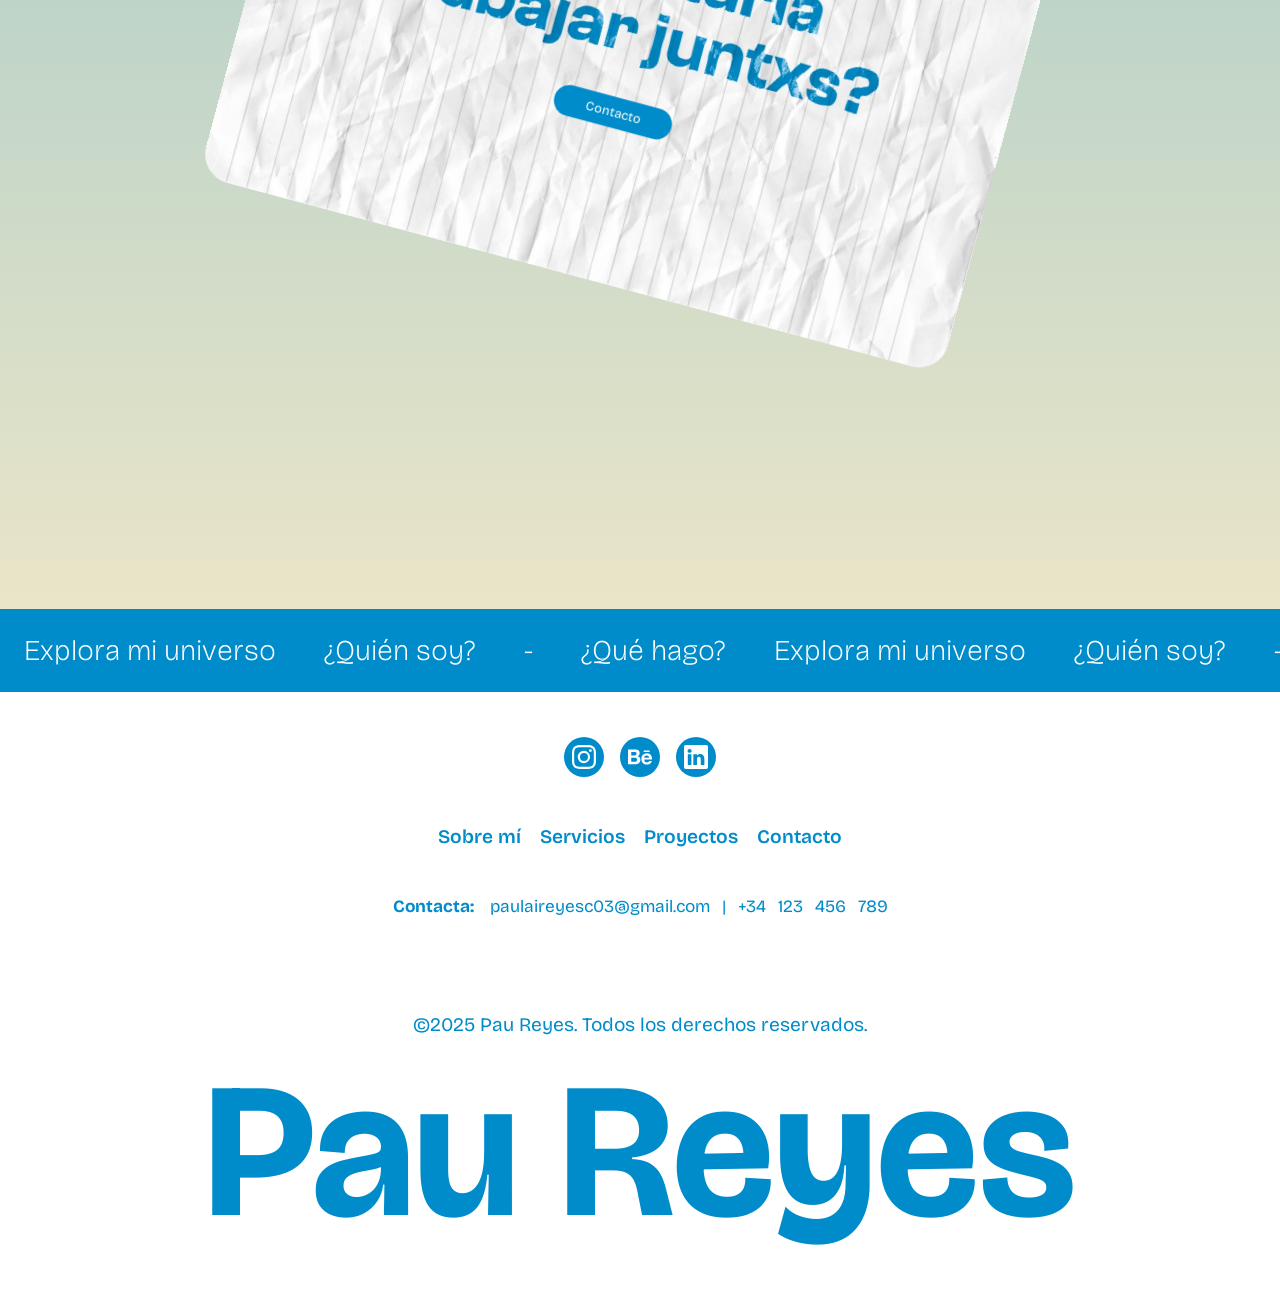
==== commit 926b4c9e: "ajustes ajustes en los metadatos, en la imagen de baners, en los tamaños de los no botones" ====
--- a/index.html
+++ b/index.html
@@ -303,7 +303,7 @@
                         <img src="./assets/papel.png" alt="Imagen una hoja de papel de libreta de rayas" loading="lazy">
                     </picture>
                     <a class="paper__btn btn" href="contact.html" title="Enlace a la página de contacto"
-                        aria-label="Enlace a la página de contacto">contacto</a>
+                        aria-label="Enlace a la página de contacto">Contacto</a>
                 </div>
             </div>
             <!-- Fin de la sección de contacto -->
@@ -417,10 +417,6 @@
                             aria-label="Enlace a la página de proyectos">Proyectos</a></li>
                     <li><a href="contact.html" title="Enlace a la página de contacto"
                             aria-label="Enlace a la página de contacto">Contacto</a></li>
-                    <li><a href="about.html" title="Enlace a la página de aviso Legal"
-                            aria-label="Enlace a la página de aviso legal">Aviso Legal</a></li>
-                    <li><a href="about.html" title="Enlace a la página de política de privacidad"
-                            aria-label="Enlace a la página de política de privacidad">Política de Privacidad</a></li>
                 </ul>
             </div>
             <!-- Fin del menú del footer -->
--- a/css/main.css
+++ b/css/main.css
@@ -243,7 +243,7 @@
 .banner {
     width: 100%;
     min-height: 100vh;
-    background-image: url('../assets/portada.png');
+    background-image: url('../assets/banner-bueno-b.png');
     background-size: cover;
     background-position: center;
     display: flex;
@@ -264,7 +264,7 @@
 
     /* Ajustes en pantalla grande */
     .banner__h1 {
-        font-size: clamp(15em, 35vw, 50em);
+        font-size: clamp(15em, 28vw, 50em);
     }
 }
 
@@ -421,7 +421,7 @@
 .card {
     display: flex;
     flex-direction: column;
-    gap: 1rem;
+    gap: 1.5rem;
     justify-content: center;
     align-items: center;
 }
@@ -451,6 +451,12 @@
     .card__category {
         /* Aumento equivalente al aumento de fuente en botones */
         font-size: 0.8em;
+    }
+}
+
+@media (min-width: 2400px) {
+    .card__category {
+        padding: 1rem 3.5rem;
     }
 }
 
@@ -1074,7 +1080,16 @@
 @media (min-width: 1500px) {
     .services--secondary {
         padding: 12rem;
-        gap: 15rem;
+    }
+}
+
+@media (min-width: 2400px) {
+    .includeds__item {
+        padding: 1rem 3.5rem;
+    }
+    .services__item{
+        width: 85%;
+        margin: 0 auto;
     }
 }
 
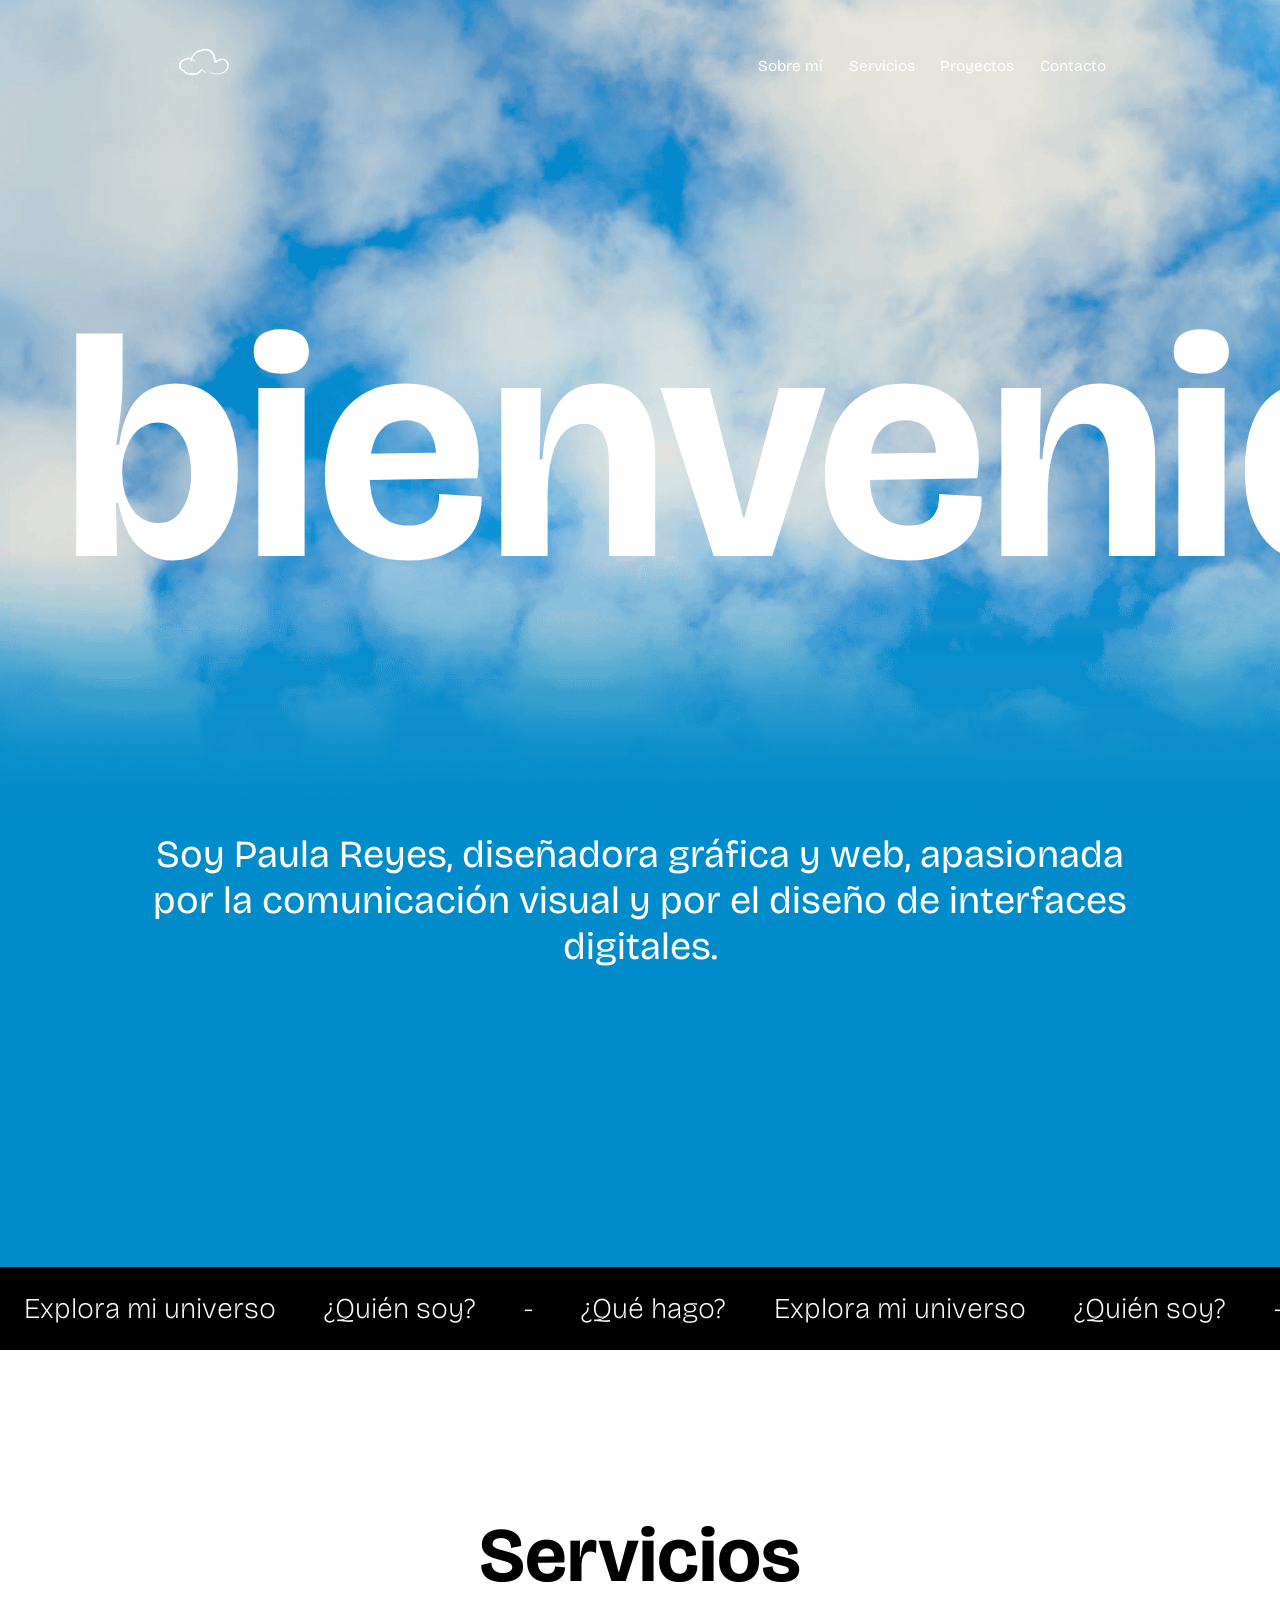
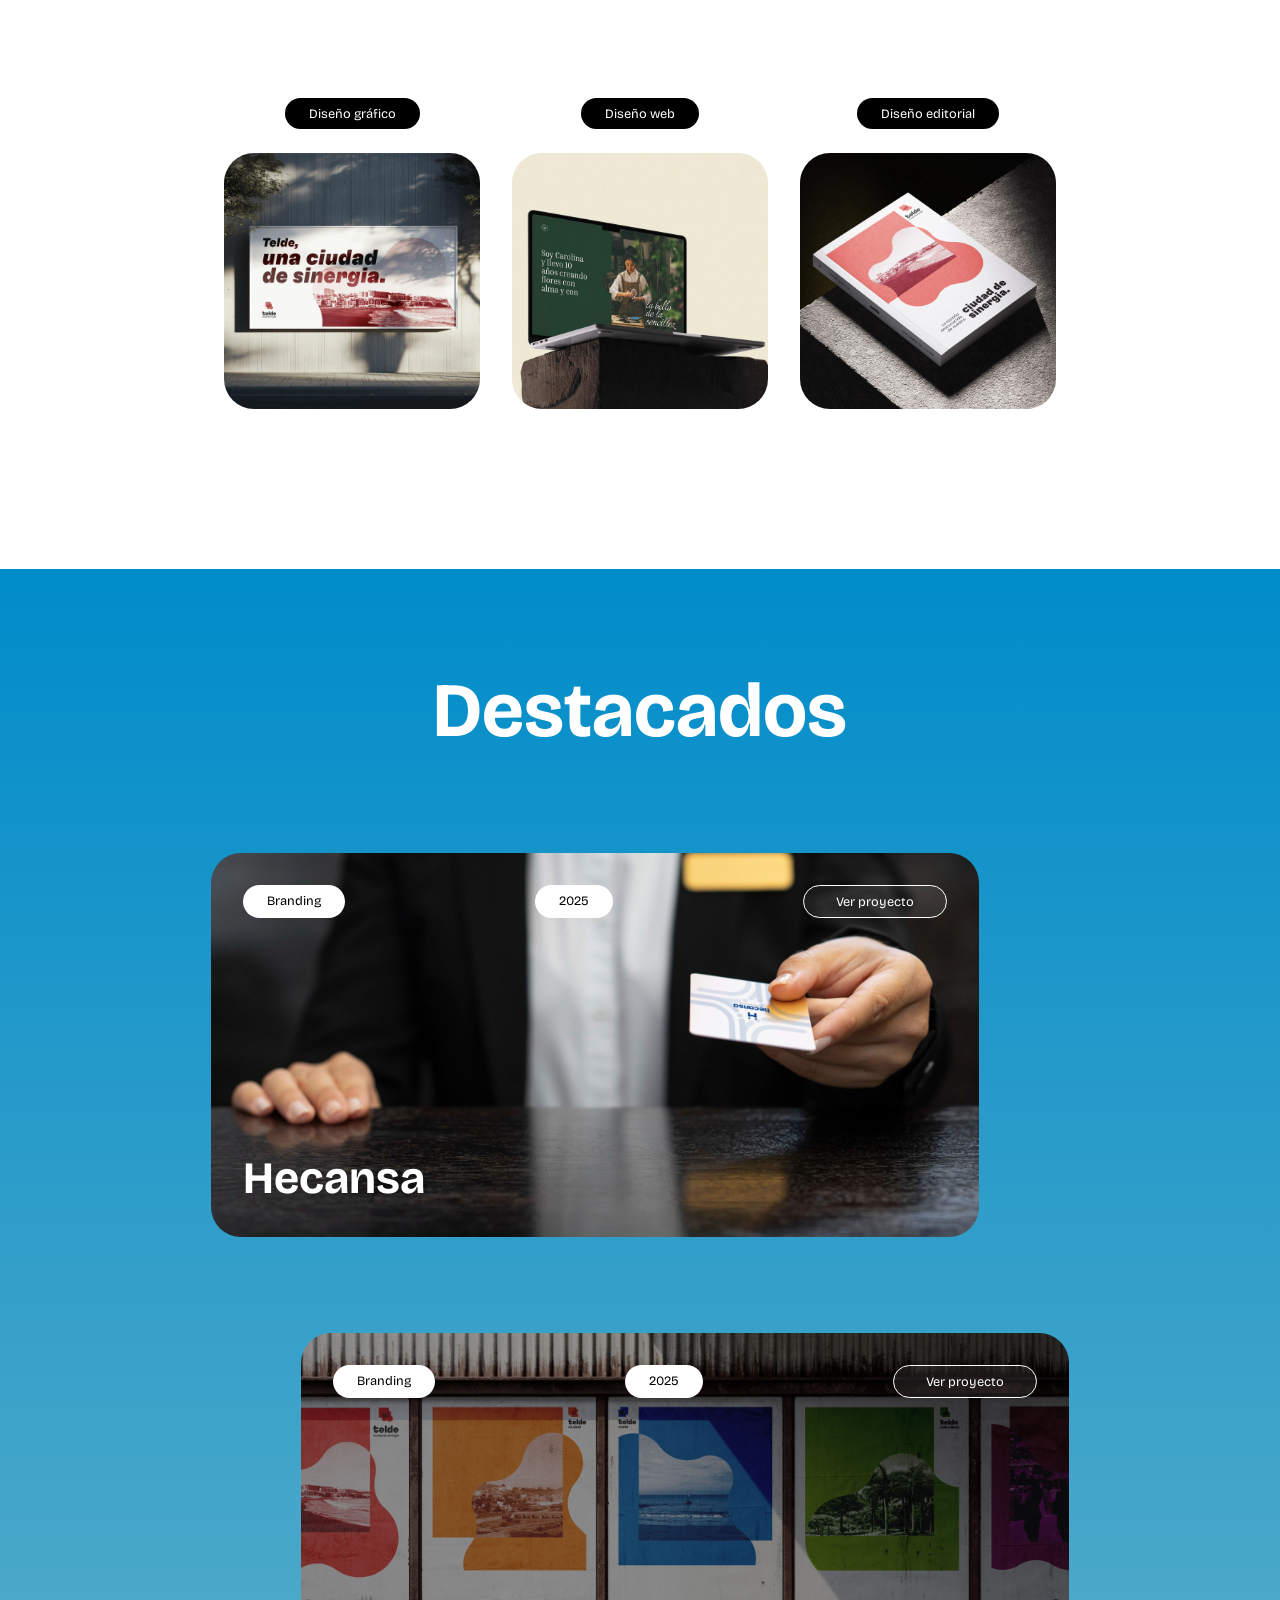
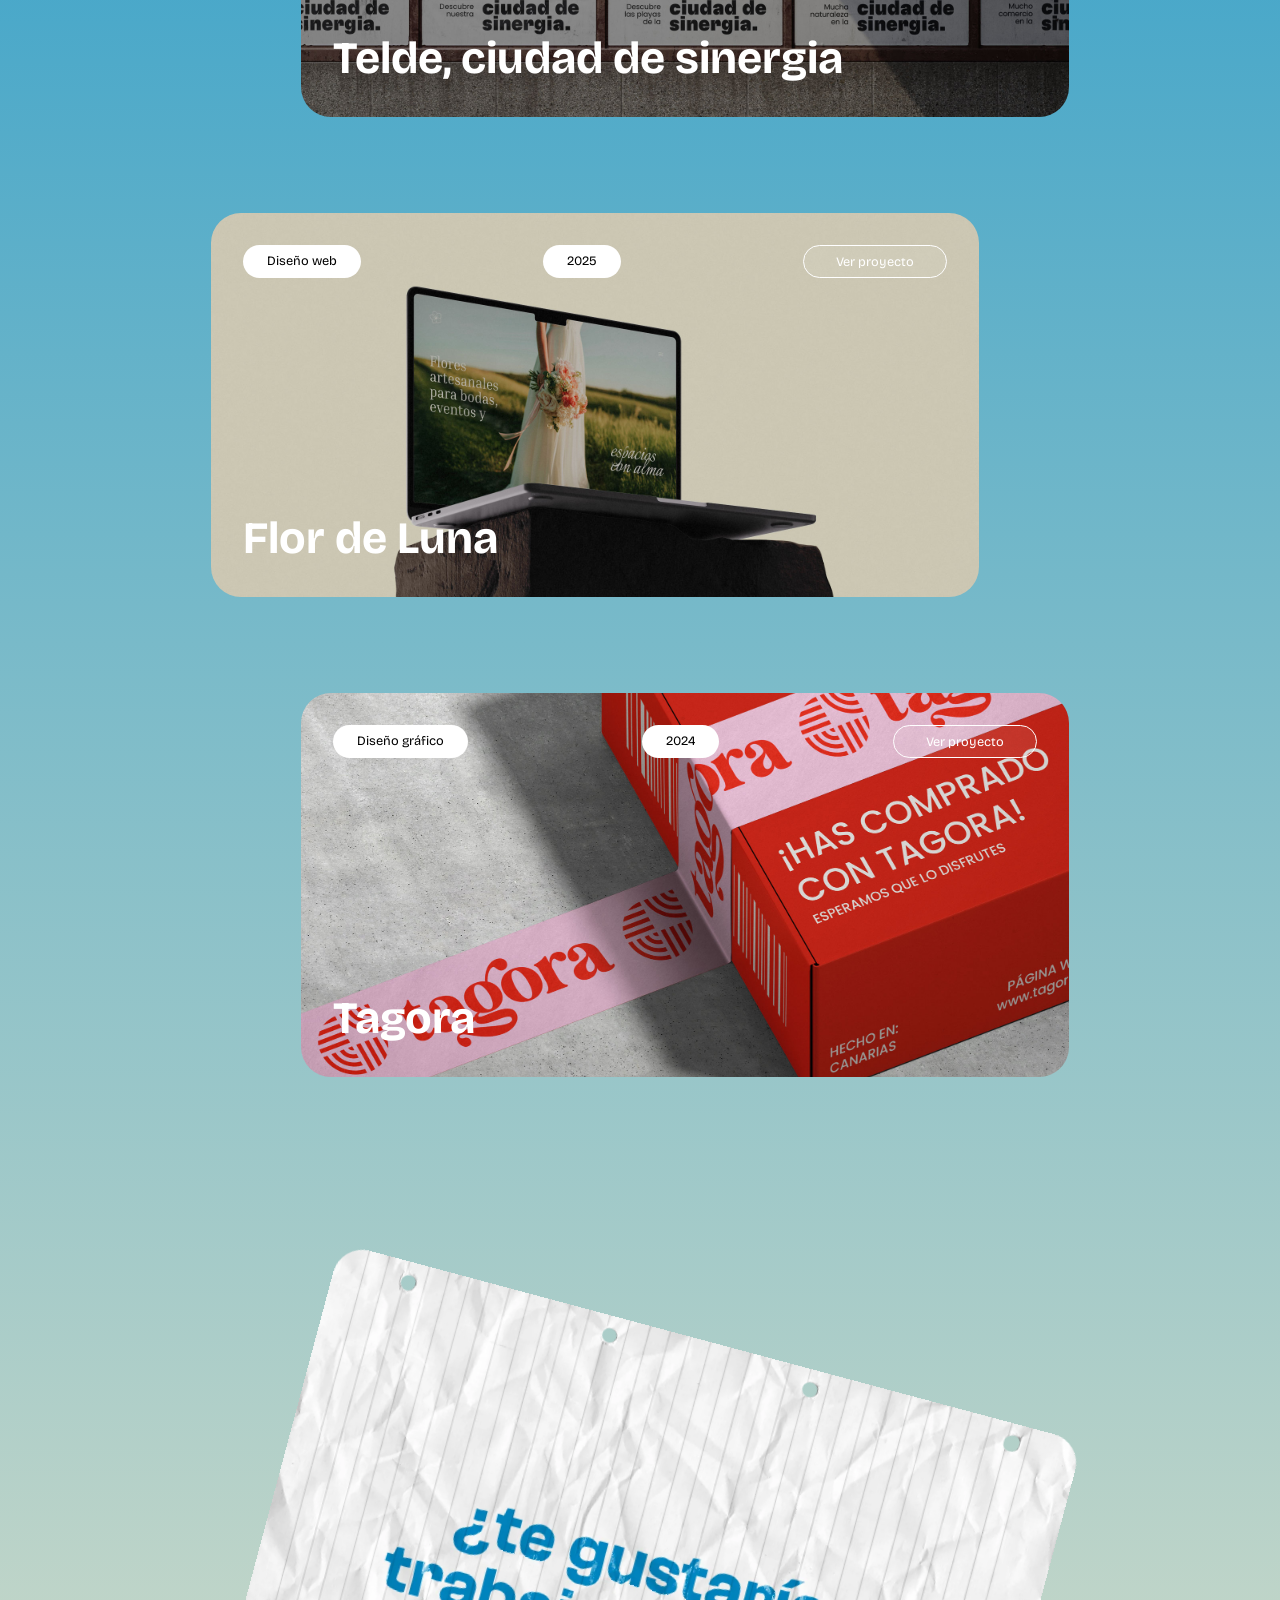
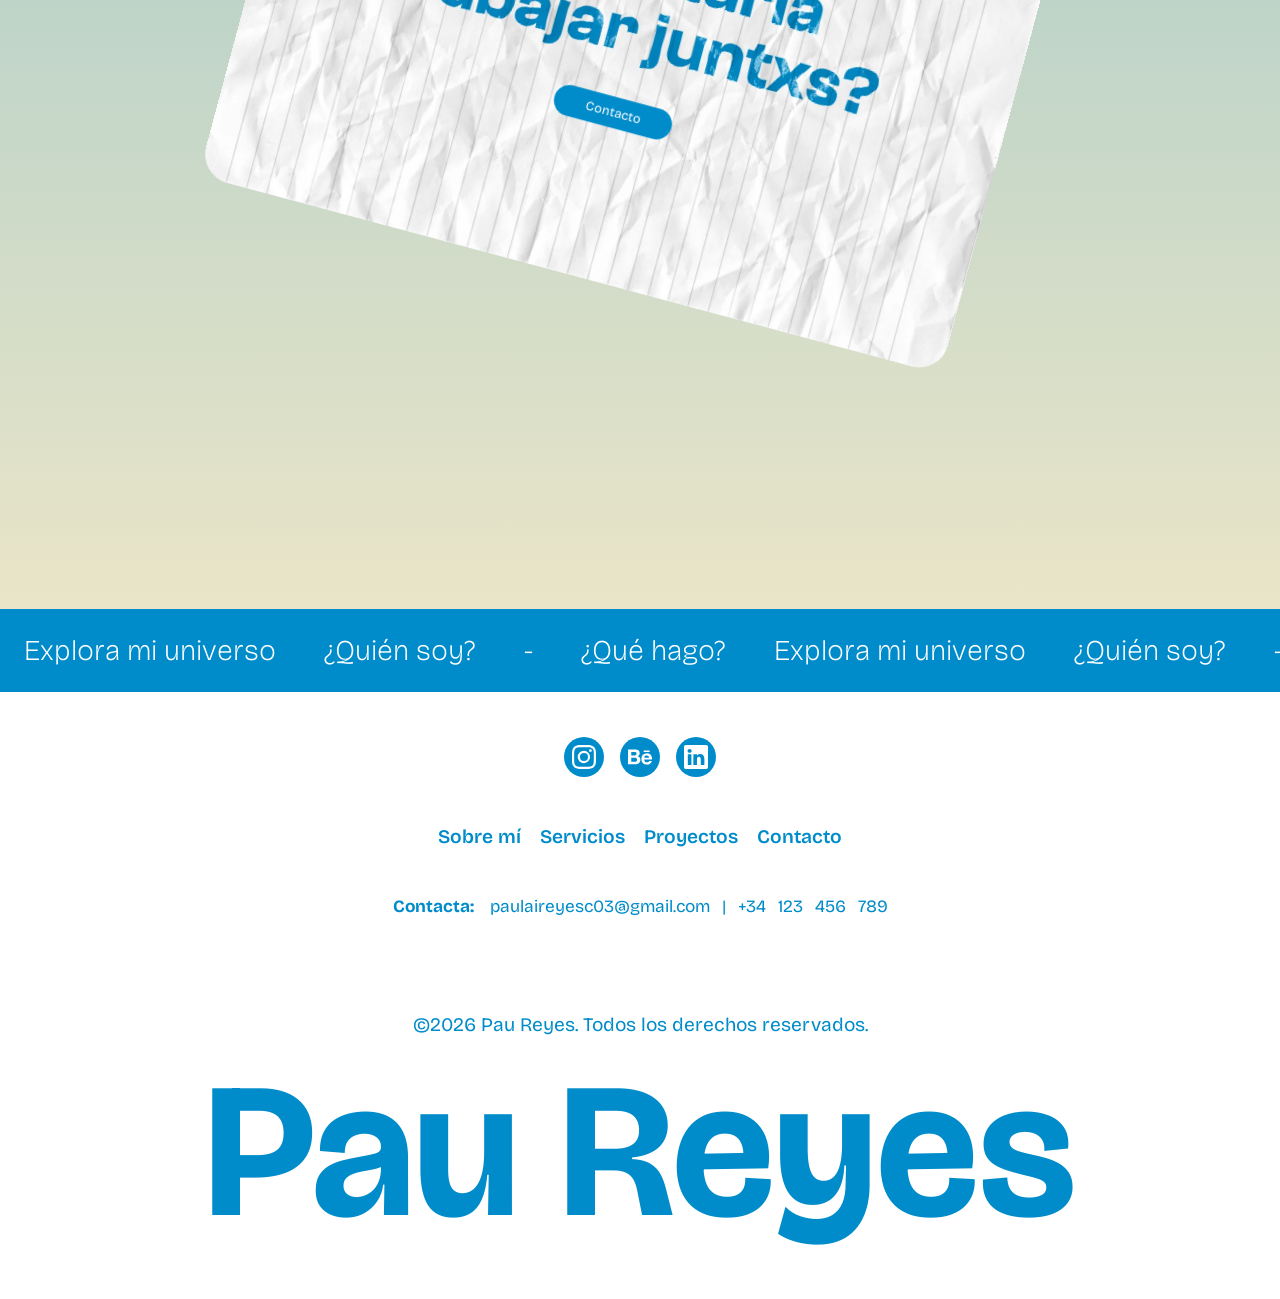
==== commit 43e8b39b: "revision-codigo" ====
--- a/index.html
+++ b/index.html
@@ -34,14 +34,14 @@
     <!-- Primary Meta Tags -->
     <meta name="title" content="Pau Reyes - Portfolio Creativo">
     <meta name="description"
-        content="Diseñadora gráfica y web, apasionada por el mundo de la comunicación y la creación visual, he creado este portfolio para mostrar mi trabajo y experiencia. ¡Explóralo y trabajmxs juntxs!">
+        content="Diseñadora gráfica y web, apasionada por el mundo de la comunicación y la creación visual, he creado este portfolio para mostrar mi trabajo y experiencia. ¡Explóralo y trabajemxs juntxs!">
 
     <!-- Open Graph / Facebook -->
     <meta property="og:type" content="website">
     <meta property="og:url" content="https://paureyes.com/">
     <meta property="og:title" content="Pau Reyes - Portfolio Creativo">
     <meta property="og:description"
-        content="Diseñadora gráfica y web, apasionada por el mundo de la comunicación y la creación visual, he creado este portfolio para mostrar mi trabajo y experiencia. ¡Explóralo y trabajmxs juntxs!">
+        content="Diseñadora gráfica y web, apasionada por el mundo de la comunicación y la creación visual, he creado este portfolio para mostrar mi trabajo y experiencia. ¡Explóralo y trabajemxs juntxs!">
     <meta property="og:image" content="./assets/about.jpg">
 
     <!-- X (Twitter) -->
@@ -49,7 +49,7 @@
     <meta property="twitter:url" content="https://paureyes.com/">
     <meta property="twitter:title" content="Pau Reyes - Portfolio Creativo">
     <meta property="twitter:description"
-        content="Diseñadora gráfica y web, apasionada por el mundo de la comunicación y la creación visual, he creado este portfolio para mostrar mi trabajo y experiencia. ¡Explóralo y trabajmxs juntxs!">
+        content="Diseñadora gráfica y web, apasionada por el mundo de la comunicación y la creación visual, he creado este portfolio para mostrar mi trabajo y experiencia. ¡Explóralo y trabajemxs juntxs!">
     <meta property="twitter:image" content="./assets/about.jpg">
 
 </head>
@@ -82,10 +82,13 @@
         <nav class="header__nav header__nav--mobile">
             <ul class="header__menu header__menu--mobile">
                 <li class="header__menu-icon">
-                    <svg xmlns="http://www.w3.org/2000/svg" viewBox="0 0 16 16">
-                        <path fill-rule="evenodd"
-                            d="M2.5 12a.5.5 0 0 1 .5-.5h10a.5.5 0 0 1 0 1H3a.5.5 0 0 1-.5-.5m0-4a.5.5 0 0 1 .5-.5h10a.5.5 0 0 1 0 1H3a.5.5 0 0 1-.5-.5m0-4a.5.5 0 0 1 .5-.5h10a.5.5 0 0 1 0 1H3a.5.5 0 0 1-.5-.5" />
-                    </svg>
+                    <button class="menu-icon__btn" title="Botón para abrir el menú de navegación"
+                        aria-label="Botón para abrir el menú de navegación">
+                        <svg xmlns="http://www.w3.org/2000/svg" viewBox="0 0 16 16">
+                            <path fill-rule="evenodd"
+                                d="M2.5 12a.5.5 0 0 1 .5-.5h10a.5.5 0 0 1 0 1H3a.5.5 0 0 1-.5-.5m0-4a.5.5 0 0 1 .5-.5h10a.5.5 0 0 1 0 1H3a.5.5 0 0 1-.5-.5m0-4a.5.5 0 0 1 .5-.5h10a.5.5 0 0 1 0 1H3a.5.5 0 0 1-.5-.5" />
+                        </svg>
+                    </button>
                     <ul>
                         <li class="menu-icon__item"><a href="about.html" title="Enlace a la página sobre mí"
                                 aria-label="Enlace a la página sobre mí">Sobre mí</a></li>
@@ -105,7 +108,7 @@
     <main>
 
         <!-- Banner inicial
-         Descripción: Banner de bienvenida con un título llamativo.
+         Descripción: Banner de bienvenida con título.
          - Título de sección con efecto de scroll.
     -->
         <section class="banner">
@@ -185,12 +188,12 @@
             - Cards de servicios con imagen representativa y categoría.
     -->
         <section class="services">
-            <h2 class="services__h2">servicios</h2>
+            <h2 class="services__h2">Servicios</h2>
 
             <div class="services__card">
                 <!-- Card de servicio 1 -->
                 <div class="card">
-                    <span class="card__category">diseño gráfico</span>
+                    <span class="card__category">Diseño gráfico</span>
                     <picture class="card__img">
                         <source srcset="./assets/diseno-grafico-index.webp" type="image/webp">
                         <img src="./assets/diseno-grafico-index.jpg"
@@ -199,7 +202,7 @@
                 </div>
                 <!-- Card de servicio 2 -->
                 <div class="card">
-                    <span class="card__category">diseño web</span>
+                    <span class="card__category">Diseño web</span>
                     <picture class="card__img">
                         <source srcset="./assets/diseno-web-index.webp" type="image/webp">
                         <img src="./assets/diseno-web-index.jpg" alt="Imagen de la web del proyecto Flor de Luna"
@@ -208,7 +211,7 @@
                 </div>
                 <!-- Card de servicio 3 -->
                 <div class="card">
-                    <span class="card__category">diseño editorial</span>
+                    <span class="card__category">Diseño editorial</span>
                     <picture class="card__img">
                         <source srcset="./assets/diseno-editorial-index.webp" type="image/webp">
                         <img src="./assets/diseno-editorial-index.jpg"
@@ -226,7 +229,7 @@
          Estructura:
             - Sección de proyectos:
                 - Título de sección.
-                - Proyectos destacados (en cada proyecto)
+                - Proyectos destacados (en cada proyecto):
                     - Categoría del proyecto.
                     - Año de realización.
                     - Enlace a la página del proyecto.
@@ -236,59 +239,59 @@
                 - Botón de contacto que enlaza a la página de contacto.
     -->
         <section class="projects">
-            <h2 class="projects__h2">destacados</h2>
+            <h2 class="projects__h2">Destacados</h2>
 
             <!-- Vista previa de los proyectos -->
             <div class="projects__preview">
                 <!-- Proyecto 1 -->
                 <article class="preview">
                     <div class="preview__data">
-                        <span class="preview__category">branding</span>
+                        <span class="preview__category">Branding</span>
                         <span class="preview__year">2025</span>
                         <a class="preview__btn btn" href="hecansa.html" title="Enlace a la página del proyecto Hecansa"
                             aria-label="Enlace a la página del proyecto Hecansa">Ver proyecto</a>
                     </div>
-                    <div class="preview__img">
-                        <h2 class="preview__h2">Hecansa</h2>
-                    </div>
+
+                    <h2 class="preview__h2">Hecansa</h2>
+
                 </article>
                 <!-- Proyecto 2 -->
                 <article class="preview">
                     <div class="preview__data">
-                        <span class="preview__category">branding</span>
+                        <span class="preview__category">Branding</span>
                         <span class="preview__year">2025</span>
                         <a class="preview__btn btn" href="telde.html"
                             title="Enlace a la página del proyecto Telde, ciudad de sinergia"
                             aria-label="Enlace a la página del proyecto Telde, ciudad de sinergia">Ver proyecto</a>
                     </div>
-                    <div class="preview__img">
-                        <h2 class="preview__h2">Telde, ciudad de sinergia</h2>
-                    </div>
+
+                    <h2 class="preview__h2">Telde, ciudad de sinergia</h2>
+
                 </article>
                 <!-- Proyecto 3 -->
                 <article class="preview">
                     <div class="preview__data">
-                        <span class="preview__category">diseño web</span>
+                        <span class="preview__category">Diseño web</span>
                         <span class="preview__year">2025</span>
                         <a class="preview__btn btn" href="flor.html"
                             title="Enlace a la página del proyecto Flor de Luna"
                             aria-label="Enlace a la página del proyecto Flor de Luna">Ver proyecto</a>
                     </div>
-                    <div class="preview__img">
-                        <h2 class="preview__h2">Flor de Luna</h2>
-                    </div>
+
+                    <h2 class="preview__h2">Flor de Luna</h2>
+
                 </article>
                 <!-- Proyecto 4 -->
                 <article class="preview">
                     <div class="preview__data">
-                        <span class="preview__category">diseño gráfico</span>
+                        <span class="preview__category">Diseño gráfico</span>
                         <span class="preview__year">2024</span>
                         <a class="preview__btn btn" href="tagora.html" title="Enlace a la página del proyecto Tagora"
                             aria-label="Enlace a la página del proyecto Tagora">Ver proyecto</a>
                     </div>
-                    <div class="preview__img">
-                        <h2 class="preview__h2">Tagora</h2>
-                    </div>
+
+                    <h2 class="preview__h2">Tagora</h2>
+
                 </article>
 
             </div>
@@ -300,7 +303,8 @@
                 <div class="paper">
                     <picture class="paper__picture">
                         <source srcset="./assets/papel.webp" type="image/webp">
-                        <img src="./assets/papel.png" alt="Imagen una hoja de papel de libreta de rayas" loading="lazy">
+                        <img src="./assets/papel.png" alt="Imagen de una hoja de papel de libreta de rayas"
+                            loading="lazy">
                     </picture>
                     <a class="paper__btn btn" href="contact.html" title="Enlace a la página de contacto"
                         aria-label="Enlace a la página de contacto">Contacto</a>
@@ -407,7 +411,7 @@
             <!-- Fin de la redes sociales -->
 
             <!-- Menú del footer -->
-            <div class="footer__nav">
+            <nav class="footer__nav">
                 <ul class="footer__menu">
                     <li><a href="about.html" title="Enlace a la página sobre mí"
                             aria-label="Enlace a la página sobre mí">Sobre mí</a></li>
@@ -418,7 +422,7 @@
                     <li><a href="contact.html" title="Enlace a la página de contacto"
                             aria-label="Enlace a la página de contacto">Contacto</a></li>
                 </ul>
-            </div>
+            </nav>
             <!-- Fin del menú del footer -->
 
             <!-- Contacto -->
@@ -428,7 +432,7 @@
 
         <div class="footer__title">
             <!-- Copyright y título -->
-            <span class="footer__span">©2025 Pau Reyes. Todos los derechos reservados.</span>
+            <span class="footer__span">©2026 Pau Reyes. Todos los derechos reservados.</span>
             <h2 class="footer__h2">Pau Reyes</h2>
         </div>
         <!-- Fin del copyright y título -->
--- a/css/main.css
+++ b/css/main.css
@@ -108,6 +108,7 @@
 
 .header__logo {
     width: 20%;
+    height: auto;
 }
 
 .header__menu {
@@ -137,9 +138,10 @@
             - header__nav--mobile
                 - header__menu--mobile
                     - header__menu-icon
-                        - header__menu--mobile ul
-                            - menu-icon__item
-                            - menu-icon__item a
+                        - menu-icon__btn
+                    - header__menu--mobile ul
+                        - menu-icon__item
+                        - menu-icon__item a
 
 */
 .header__nav--mobile {
@@ -164,6 +166,11 @@
 
     .header__menu--mobile {
         list-style: none;
+    }
+
+    .menu-icon__btn {
+        background: none;
+        cursor: pointer;
     }
 
     .header__menu-icon svg {
